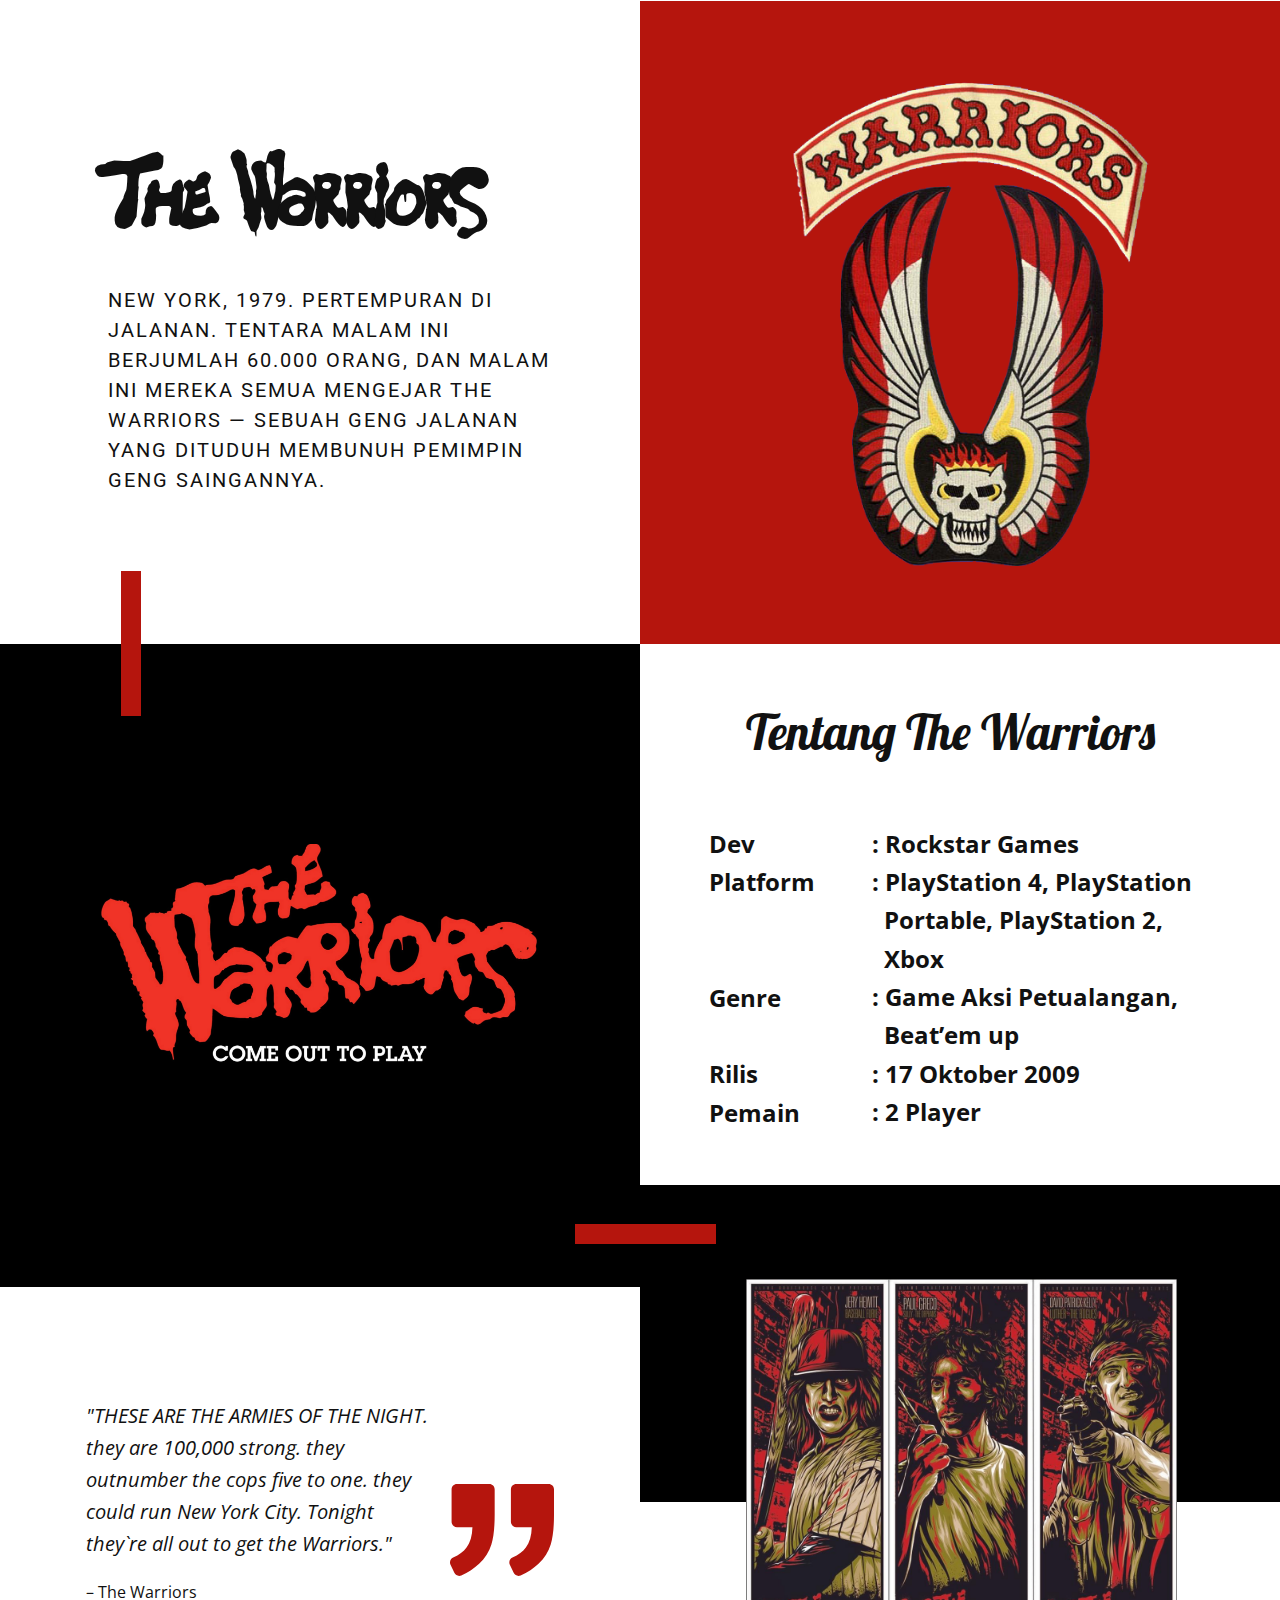
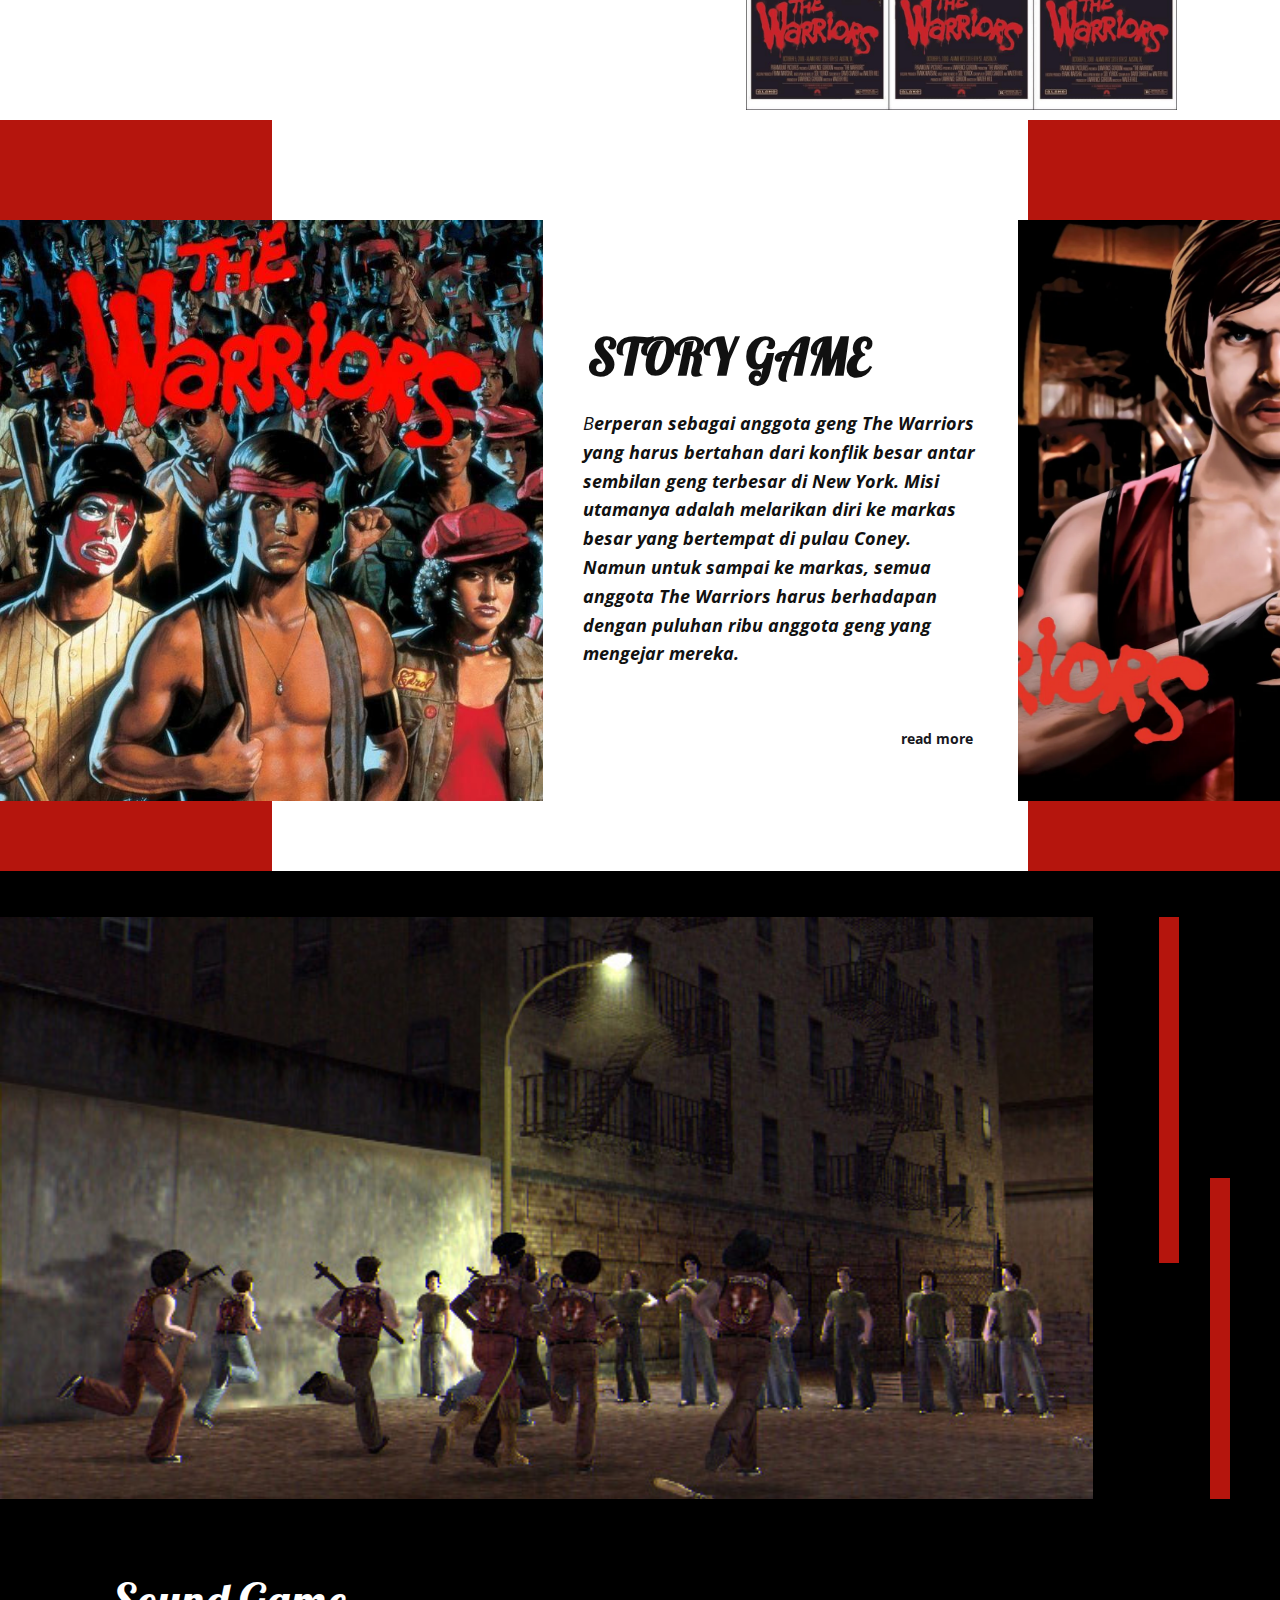
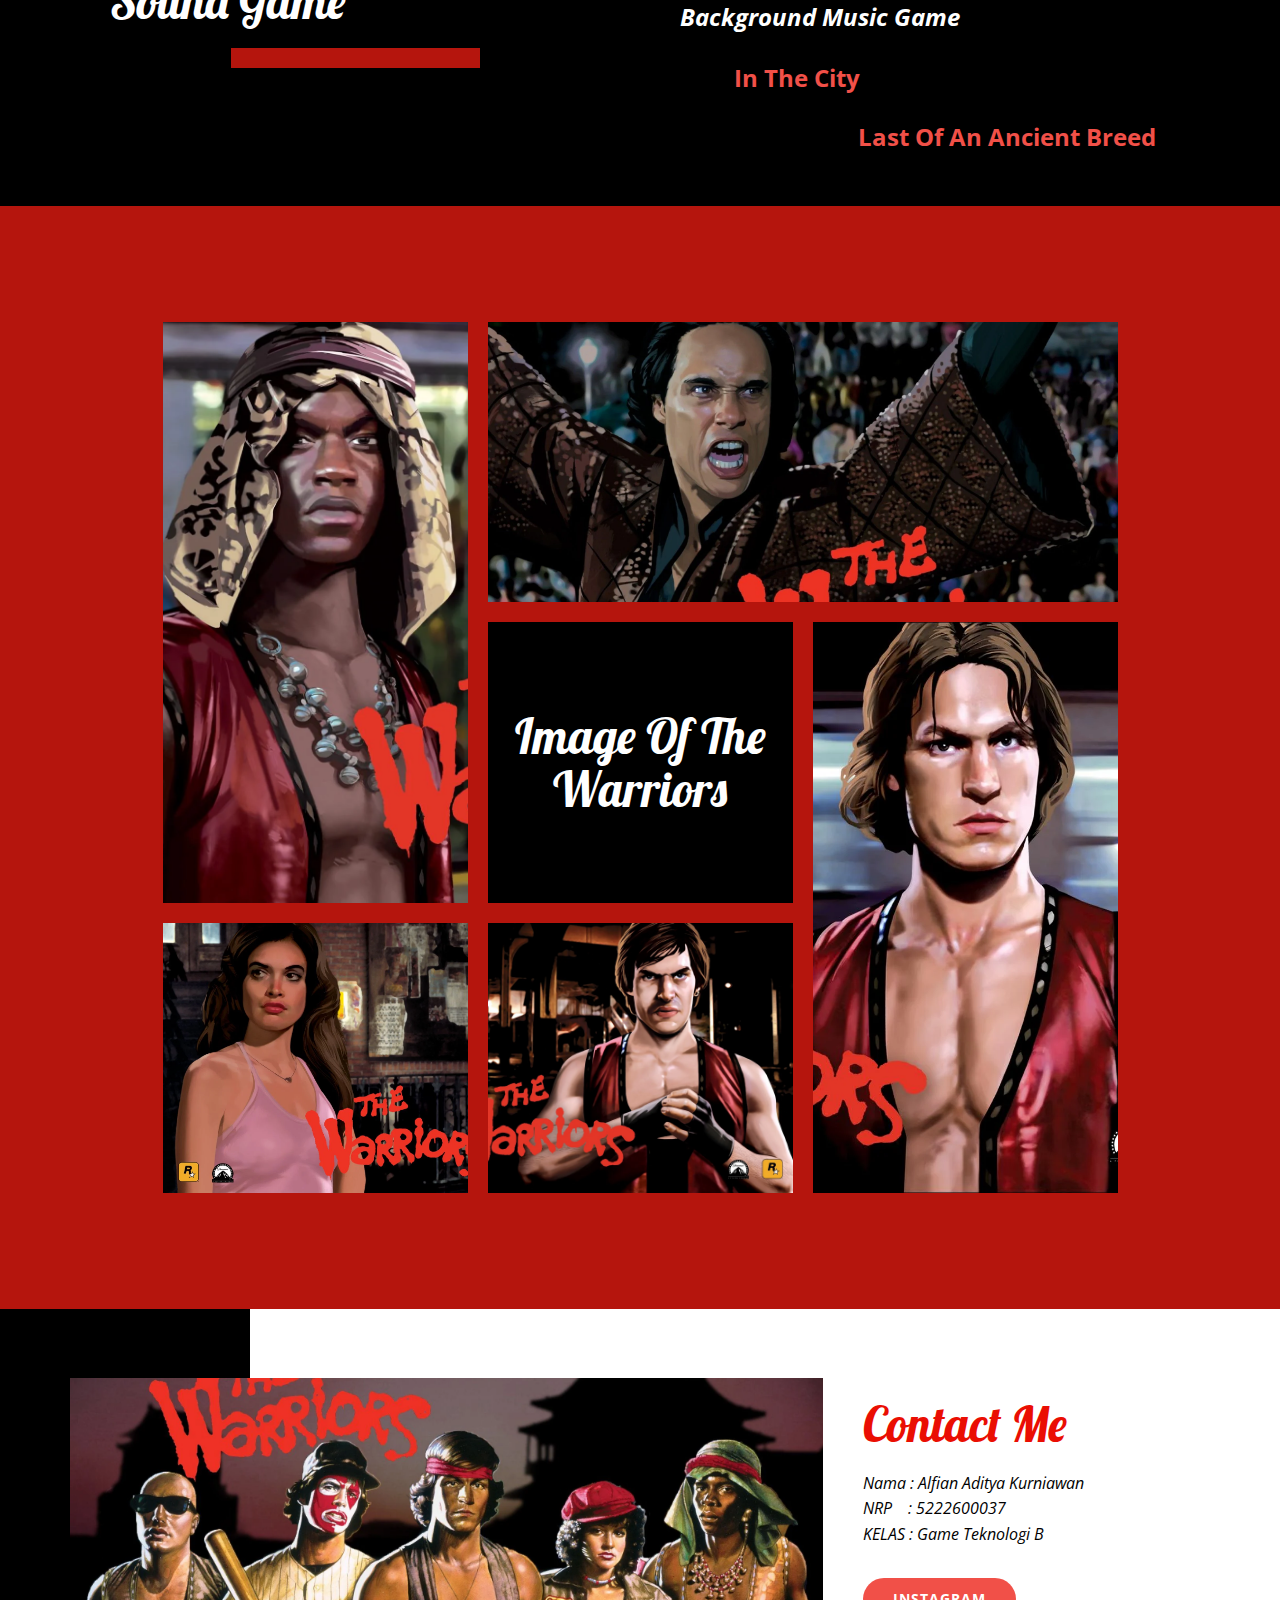
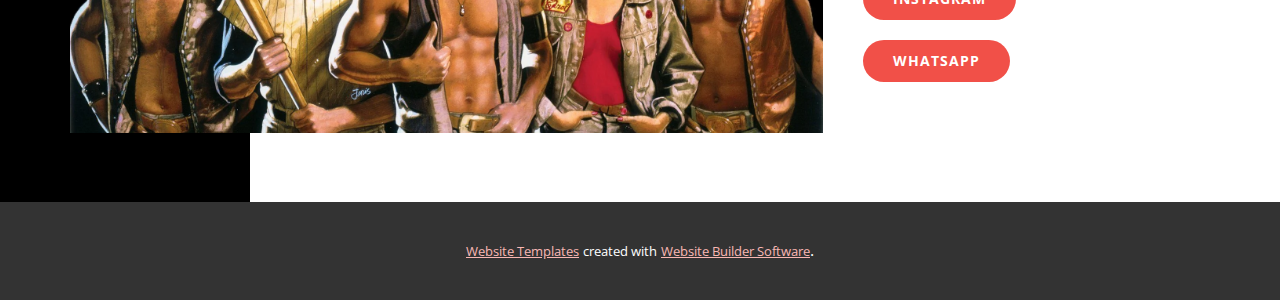
==== index.html @ 9a76edb8 "first" ====
<!DOCTYPE html>
<html style="font-size: 16px;" lang="en"><head>
    <meta name="viewport" content="width=device-width, initial-scale=1.0">
    <meta charset="utf-8">
    <meta name="keywords" content="Start Your Fitness Today, For you. For now. For life., Our Mission, Supervision and professional advice, Fitness Classes, Contact Us">
    <meta name="description" content="">
    <title>The Warriors</title>
    <link rel="stylesheet" href="nicepage.css" media="screen">
<link rel="stylesheet" href="The-Warriors.css" media="screen">
    <script class="u-script" type="text/javascript" src="jquery-1.9.1.min.js" defer=""></script>
    <script class="u-script" type="text/javascript" src="nicepage.js" defer=""></script>
    <meta name="generator" content="Nicepage 4.21.4, nicepage.com">
    
    <link id="u-theme-google-font" rel="stylesheet" href="https://fonts.googleapis.com/css?family=Roboto:100,100i,300,300i,400,400i,500,500i,700,700i,900,900i|Open+Sans:300,300i,400,400i,500,500i,600,600i,700,700i,800,800i">
    <link id="u-page-google-font" rel="stylesheet" href="https://fonts.googleapis.com/css?family=Lobster:400">
    
    
    
    
    
    
    
    
    
    <script type="application/ld+json">{
		"@context": "http://schema.org",
		"@type": "Organization",
		"name": ""
}</script>
    <meta name="theme-color" content="#f15048">
    <meta property="og:title" content="The Warriors">
    <meta property="og:type" content="website">
  </head>
  <body data-home-page="https://alfianaditya-gtbnrp37.nicepage.io/The-Warriors.html?version=43d5f239-8041-4bb2-9207-d50a2c1f1188" data-home-page-title="The Warriors" class="u-body u-xl-mode" data-lang="en"> 
    <section class="u-clearfix u-section-1" id="sec-86e3">
      <div class="u-border-20 u-border-custom-color-6 u-line u-line-horizontal u-line-1"></div>
      <div class="u-clearfix u-expanded-width u-layout-wrap u-layout-wrap-1">
        <div class="u-layout">
          <div class="u-layout-row">
            <div class="u-size-30 u-size-60-md">
              <div class="u-layout-col">
                <div class="u-size-60">
                  <div class="u-layout-row">
                    <div class="u-container-style u-layout-cell u-left-cell u-size-60 u-layout-cell-1">
                      <div class="u-container-layout u-container-layout-1">
                        <h1 class="u-custom-font u-text u-title u-text-1">The Warriors </h1>
                        <h5 class="u-text u-text-2"> New York, 1979. Pertempuran di jalanan. Tentara malam ini berjumlah 60.000 orang, dan malam ini mereka semua mengejar The Warriors — sebuah geng jalanan yang dituduh membunuh pemimpin geng saingannya. </h5>
                      </div>
                    </div>
                  </div>
                </div>
              </div>
            </div>
            <div class="u-size-30 u-size-60-md">
              <div class="u-layout-row">
                <div class="u-container-style u-custom-color-7 u-layout-cell u-right-cell u-size-60 u-layout-cell-2">
                  <div class="u-container-layout">
                    <img class="u-image u-image-1" src="images/d4kjrc5-3245dbd3-a450-4049-8b9e-e0e33ac3052e.png" data-image-width="500" data-image-height="647">
                  </div>
                </div>
              </div>
            </div>
          </div>
        </div>
      </div>
    </section>
    <section class="u-clearfix u-section-2" id="carousel_2da8">
      <div class="u-black u-shape u-shape-rectangle u-shape-1"></div>
      <div class="u-clearfix u-expanded-width u-layout-wrap u-layout-wrap-1">
        <div class="u-layout">
          <div class="u-layout-row">
            <div class="u-size-30">
              <div class="u-layout-col">
                <div class="u-container-style u-layout-cell u-size-60 u-layout-cell-1">
                  <div class="u-container-layout u-container-layout-1">
                    <div class="u-black u-container-style u-expanded-width u-group u-shape-rectangle u-group-1">
                      <div class="u-container-layout u-container-layout-2">
                        <div class="u-border-20 u-border-custom-color-7 u-line u-line-vertical u-line-1"></div>
                        <img class="u-expanded-width-xs u-image u-image-1" src="images/2013686.png" data-image-width="1920" data-image-height="915">
                        <div class="u-border-20 u-border-custom-color-7 u-line u-line-horizontal u-line-2"></div>
                      </div>
                    </div>
                  </div>
                </div>
              </div>
            </div>
            <div class="u-size-30">
              <div class="u-layout-col">
                <div class="u-container-style u-layout-cell u-size-30 u-layout-cell-2">
                  <div class="u-container-layout u-container-layout-3">
                    <h2 class="u-custom-font u-font-lobster u-text u-text-1">Tentang The Warriors</h2>
                  </div>
                </div>
                <div class="u-container-style u-layout-cell u-size-30 u-layout-cell-3">
                  <div class="u-container-layout u-container-layout-4">
                    <div class="u-expanded-width u-list u-list-1">
                      <div class="u-repeater u-repeater-1">
                        <div class="u-container-style u-list-item u-repeater-item">
                          <div class="u-container-layout u-similar-container u-container-layout-5">
                            <p class="u-text u-text-2"><b>Dev<br>Platform<br>
                                <br>
                                <br>Genre<br>
                                <br>Rilis<br>Pemain<br>
                                <br></b>
                            </p>
                            <p class="u-text u-text-3"> :&nbsp;<b>Rockstar Games<br>: PlayStation 4, PlayStation<br>&nbsp; Portable, PlayStation 2,<br>&nbsp; Xbox<br>: Game Aksi Petualangan,&nbsp;<br>&nbsp; Beat’em up<br>: 17 Oktober 2009<br>: 2 Player<br></b>
                            </p>
                            <img src="images/wp1973871-the-warriors-wallpapers.jpg" alt="" class="u-image u-image-default u-image-2" data-image-width="1080" data-image-height="1080">
                          </div>
                        </div>
                      </div>
                    </div>
                  </div>
                </div>
              </div>
            </div>
          </div>
        </div>
      </div>
      <div class="u-border-20 u-border-custom-color-7 u-line u-line-horizontal u-line-3"></div>
    </section>
    <section class="u-clearfix u-section-3" id="sec-3e04">
      <div class="u-clearfix u-expanded-width u-layout-wrap u-layout-wrap-1">
        <div class="u-layout">
          <div class="u-layout-row">
            <div class="u-container-style u-layout-cell u-left-cell u-size-30 u-white u-layout-cell-1">
              <div class="u-container-layout u-container-layout-1">
                <p class="u-text u-text-1"> "​THESE ARE THE ARMIES OF THE NIGHT. they are 100,000 strong. they outnumber the cops five to one. they could run New York City. Tonight they`re all out to get the Warriors."</p><span class="u-icon u-icon-circle u-text-custom-color-7 u-icon-1"><svg class="u-svg-link" preserveAspectRatio="xMidYMin slice" viewBox="0 0 975.036 975.036" style=""><use xlink:href="#svg-8e95"></use></svg><svg class="u-svg-content" viewBox="0 0 975.036 975.036" x="0px" y="0px" id="svg-8e95" style="enable-background:new 0 0 975.036 975.036;"><g><path d="M925.036,57.197h-304c-27.6,0-50,22.4-50,50v304c0,27.601,22.4,50,50,50h145.5c-1.9,79.601-20.4,143.3-55.4,191.2   c-27.6,37.8-69.399,69.1-125.3,93.8c-25.7,11.3-36.8,41.7-24.8,67.101l36,76c11.6,24.399,40.3,35.1,65.1,24.399   c66.2-28.6,122.101-64.8,167.7-108.8c55.601-53.7,93.7-114.3,114.3-181.9c20.601-67.6,30.9-159.8,30.9-276.8v-239   C975.036,79.598,952.635,57.197,925.036,57.197z"></path><path d="M106.036,913.497c65.4-28.5,121-64.699,166.9-108.6c56.1-53.7,94.4-114.1,115-181.2c20.6-67.1,30.899-159.6,30.899-277.5   v-239c0-27.6-22.399-50-50-50h-304c-27.6,0-50,22.4-50,50v304c0,27.601,22.4,50,50,50h145.5c-1.9,79.601-20.4,143.3-55.4,191.2   c-27.6,37.8-69.4,69.1-125.3,93.8c-25.7,11.3-36.8,41.7-24.8,67.101l35.9,75.8C52.336,913.497,81.236,924.298,106.036,913.497z"></path>
</g></svg></span>
                <p class="u-text u-text-2">– The Warriors</p>
              </div>
            </div>
            <div class="u-container-style u-layout-cell u-right-cell u-size-30 u-layout-cell-2">
              <div class="u-container-layout u-container-layout-2"></div>
            </div>
          </div>
        </div>
      </div>
    </section>
    <section class="u-clearfix u-valign-middle-xs u-section-4" id="sec-3148">
      <div class="u-custom-color-7 u-shape u-shape-rectangle u-shape-1"></div>
      <div class="u-custom-color-7 u-shape u-shape-rectangle u-shape-2"></div>
      <div class="u-clearfix u-expanded-width u-gutter-20 u-layout-wrap u-layout-wrap-1">
        <div class="u-layout">
          <div class="u-layout-row">
            <div class="u-container-style u-image u-layout-cell u-left-cell u-size-26 u-image-1" data-image-width="1366" data-image-height="768">
              <div class="u-container-layout"></div>
            </div>
            <div class="u-container-style u-layout-cell u-size-21 u-layout-cell-2">
              <div class="u-container-layout u-container-layout-2">
                <h2 class="u-custom-font u-font-lobster u-text u-text-1"><b>STORY GAME</b>
                </h2>
                <p class="u-text u-text-2"> B<b>erperan sebagai anggota geng The Warriors yang harus bertahan dari konflik besar antar sembilan geng terbesar di New York. Misi utamanya adalah melarikan diri ke markas besar yang bertempat di pulau Coney. Namun untuk sampai ke markas, semua anggota The Warriors harus berhadapan dengan puluhan ribu anggota geng yang mengejar mereka.</b>
                </p>
                <a href="#" class="radius u-link u-no-underline u-text-custom-color-4 u-link-1" data-animation-name="" data-animation-duration="0" data-animation-direction="">read more</a>
              </div>
            </div>
            <div class="u-container-style u-image u-layout-cell u-right-cell u-size-13 u-image-2" data-image-width="1600" data-image-height="1200">
              <div class="u-container-layout"></div>
            </div>
          </div>
        </div>
      </div>
    </section>
    <section class="u-black u-clearfix u-section-5" id="sec-6edb">
      <div class="u-border-20 u-border-custom-color-7 u-line u-line-vertical u-line-1"></div>
      <img src="images/55-1.jpg" alt="" class="u-image u-image-default u-image-1" data-image-width="637" data-image-height="446">
      <div class="u-border-20 u-border-custom-color-7 u-line u-line-vertical u-line-2"></div>
    </section>
    <section class="u-black u-clearfix u-section-6" id="sec-463e">
      <div class="u-black u-expanded-width u-shape u-shape-rectangle u-shape-1"></div>
      <div class="u-clearfix u-layout-wrap u-layout-wrap-1">
        <div class="u-layout">
          <div class="u-layout-row">
            <div class="u-container-style u-layout-cell u-left-cell u-size-30 u-layout-cell-1">
              <div class="u-container-layout">
                <h2 class="u-custom-font u-font-lobster u-text u-text-1">Sound Game</h2>
                <div class="u-border-20 u-border-custom-color-7 u-line u-line-horizontal u-line-1"></div>
              </div>
            </div>
            <div class="u-container-style u-layout-cell u-right-cell u-size-30 u-layout-cell-2">
              <div class="u-container-layout u-container-layout-2">
                <p class="u-text u-text-2">Background Music Game<span style="font-weight: 700;"></span>
                </p>
                <p class="u-text u-text-3">
                  <a class="u-active-none u-border-none u-btn u-button-link u-button-style u-hover-none u-none u-text-palette-1-base u-btn-1" href="https://www.youtube.com/watch?v=jB9B1uNxwuY&amp;ab_channel=JoeWalsh-Topic" target="_blank">In The City</a>
                </p>
                <a class="u-active-none u-border-none u-btn u-button-link u-button-style u-hover-none u-none u-text-palette-1-base u-btn-2" href="https://www.youtube.com/watch?v=RpgIa4HkgeY&amp;ab_channel=DesmondChild-Topic" target="_blank">Last Of An Ancient Breed</a>
              </div>
            </div>
          </div>
        </div>
      </div>
    </section>
    <section class="u-clearfix u-custom-color-7 u-section-7" id="sec-9335">
      <div class="u-clearfix u-sheet u-sheet-1">
        <div class="u-clearfix u-expanded-width-md u-expanded-width-sm u-expanded-width-xs u-gutter-20 u-layout-wrap u-layout-wrap-1">
          <div class="u-layout">
            <div class="u-layout-row">
              <div class="u-size-20">
                <div class="u-layout-col">
                  <div class="u-container-style u-image u-layout-cell u-left-cell u-size-40 u-image-1" data-image-width="1600" data-image-height="1200">
                    <div class="u-container-layout"></div>
                  </div>
                  <div class="u-container-style u-image u-layout-cell u-left-cell u-size-20 u-image-2" data-image-width="1280" data-image-height="1024">
                    <div class="u-container-layout"></div>
                  </div>
                </div>
              </div>
              <div class="u-size-40">
                <div class="u-layout-col">
                  <div class="u-size-20 u-size-60-md">
                    <div class="u-layout-col">
                      <div class="u-container-style u-image u-layout-cell u-right-cell u-size-60 u-image-3" data-image-width="1920" data-image-height="1080">
                        <div class="u-container-layout"></div>
                      </div>
                    </div>
                  </div>
                  <div class="u-size-40 u-size-60-md">
                    <div class="u-layout-row">
                      <div class="u-size-30">
                        <div class="u-layout-col">
                          <div class="u-black u-container-style u-layout-cell u-size-30 u-layout-cell-4">
                            <div class="u-container-layout u-container-layout-4">
                              <h2 class="u-align-center u-custom-font u-font-lobster u-text u-text-1">Image Of The Warriors</h2>
                            </div>
                          </div>
                          <div class="u-container-style u-image u-layout-cell u-size-30 u-image-4" data-image-width="1600" data-image-height="1200">
                            <div class="u-container-layout"></div>
                          </div>
                        </div>
                      </div>
                      <div class="u-size-30">
                        <div class="u-layout-col">
                          <div class="u-container-style u-image u-layout-cell u-right-cell u-size-60 u-image-5" data-image-width="1280" data-image-height="1024">
                            <div class="u-container-layout"></div>
                          </div>
                        </div>
                      </div>
                    </div>
                  </div>
                </div>
              </div>
            </div>
          </div>
        </div>
      </div>
    </section>
    <section class="u-clearfix u-valign-middle-xl u-white u-section-8" id="carousel_f1ac">
      <div class="u-black u-expanded-height u-shape u-shape-rectangle u-shape-1"></div>
      <div class="u-clearfix u-gutter-20 u-layout-wrap u-layout-wrap-1">
        <div class="u-layout">
          <div class="u-layout-row">
            <div class="u-container-style u-image u-layout-cell u-left-cell u-size-40 u-image-1" data-image-width="1920" data-image-height="1080">
              <div class="u-container-layout"></div>
            </div>
            <div class="u-container-style u-layout-cell u-right-cell u-size-20 u-layout-cell-2">
              <div class="u-container-layout u-container-layout-2">
                <h2 class="u-custom-font u-font-lobster u-text u-text-custom-color-6 u-text-1">Contact Me</h2>
                <p class="u-text u-text-black u-text-2">Nama : Alfian Aditya Kurniawan<br>NRP&nbsp; &nbsp; : 5222600037<br>KELAS : Game Teknologi B
                </p>
                <a href="https://www.instagram.com/alfian_aditya04/" class="u-btn u-btn-round u-button-style u-hover-palette-1-light-1 u-palette-1-base u-radius-50 u-btn-1">Instagram</a>
                <a href="https://api.whatsapp.com/send?phone=628989896204" class="u-btn u-btn-round u-button-style u-hover-palette-1-light-1 u-palette-1-base u-radius-50 u-btn-2">Whatsapp</a>
              </div>
            </div>
          </div>
        </div>
      </div>
    </section>
    
    
    
    <section class="u-backlink u-clearfix u-grey-80">
      <a class="u-link" href="https://nicepage.com/website-templates" target="_blank">
        <span>Website Templates</span>
      </a>
      <p class="u-text">
        <span>created with</span>
      </p>
      <a class="u-link" href="" target="_blank">
        <span>Website Builder Software</span>
      </a>. 
    </section>
  
</body></html>
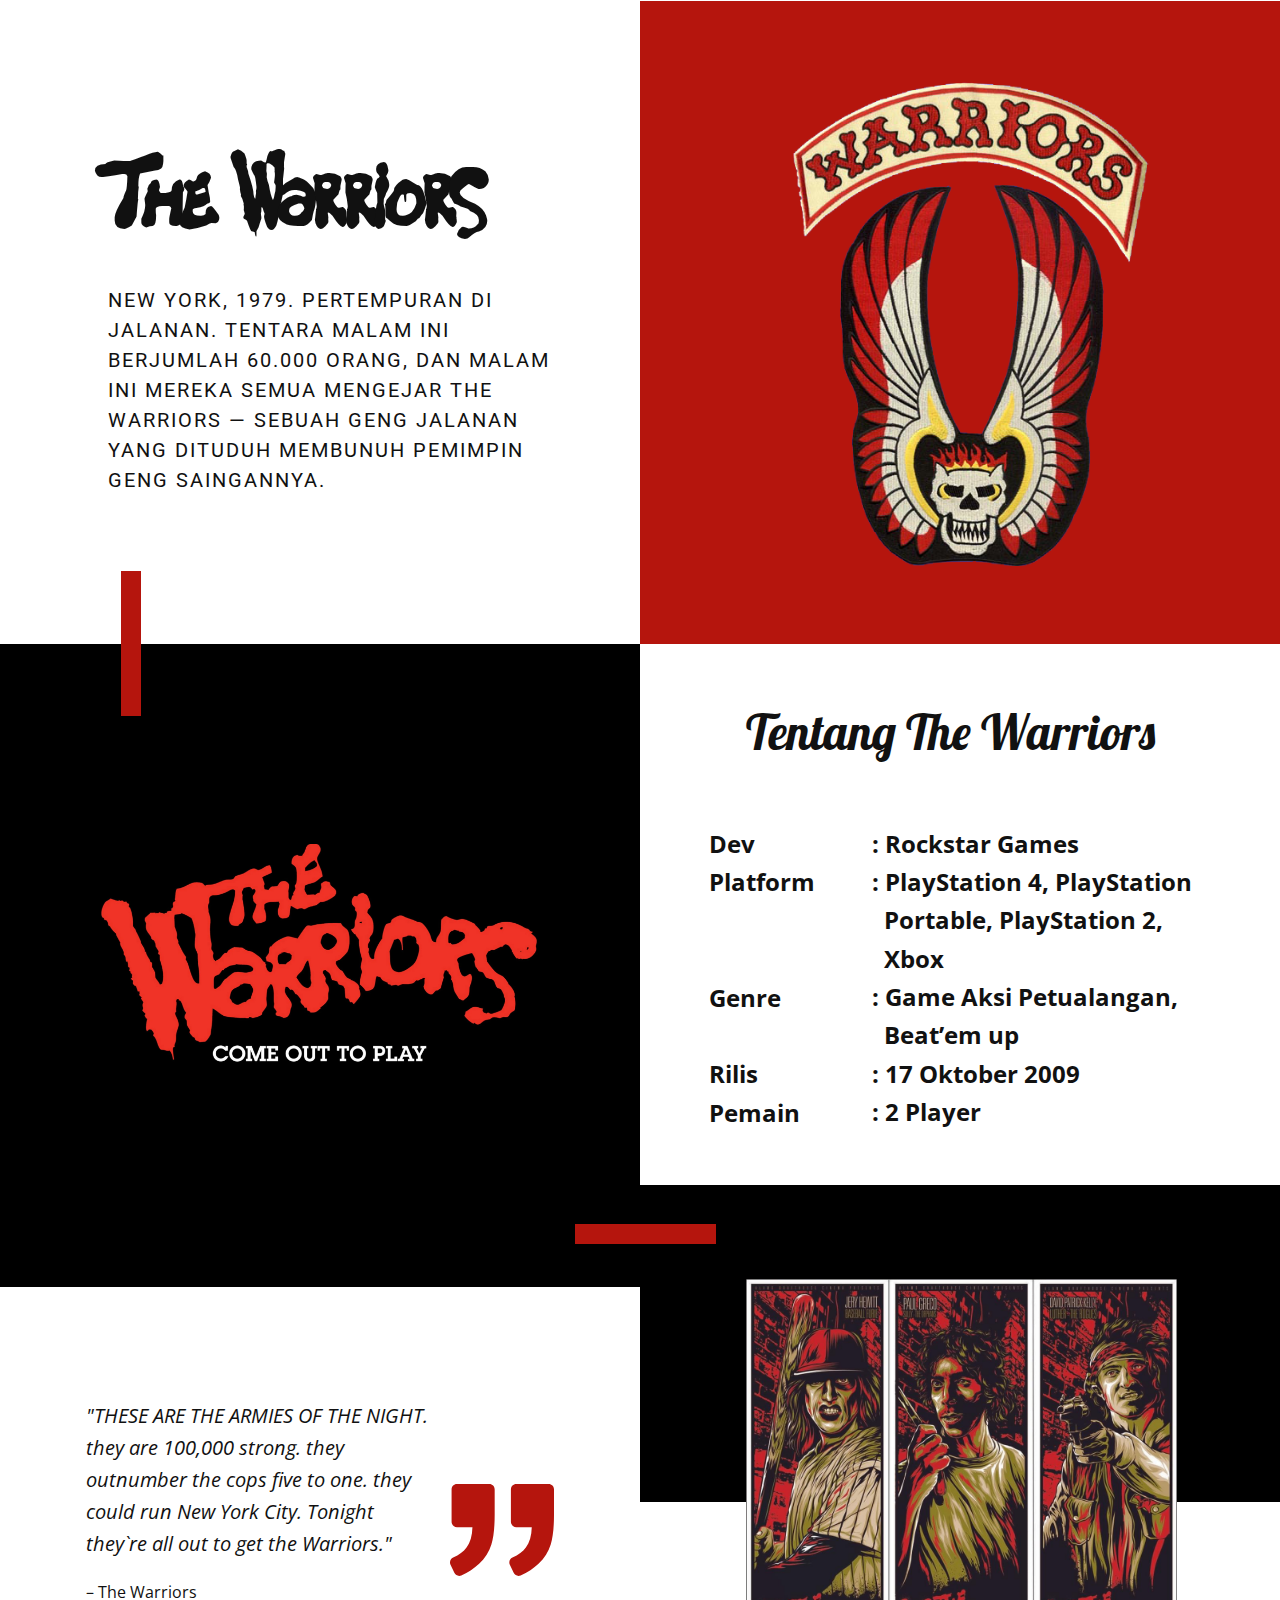
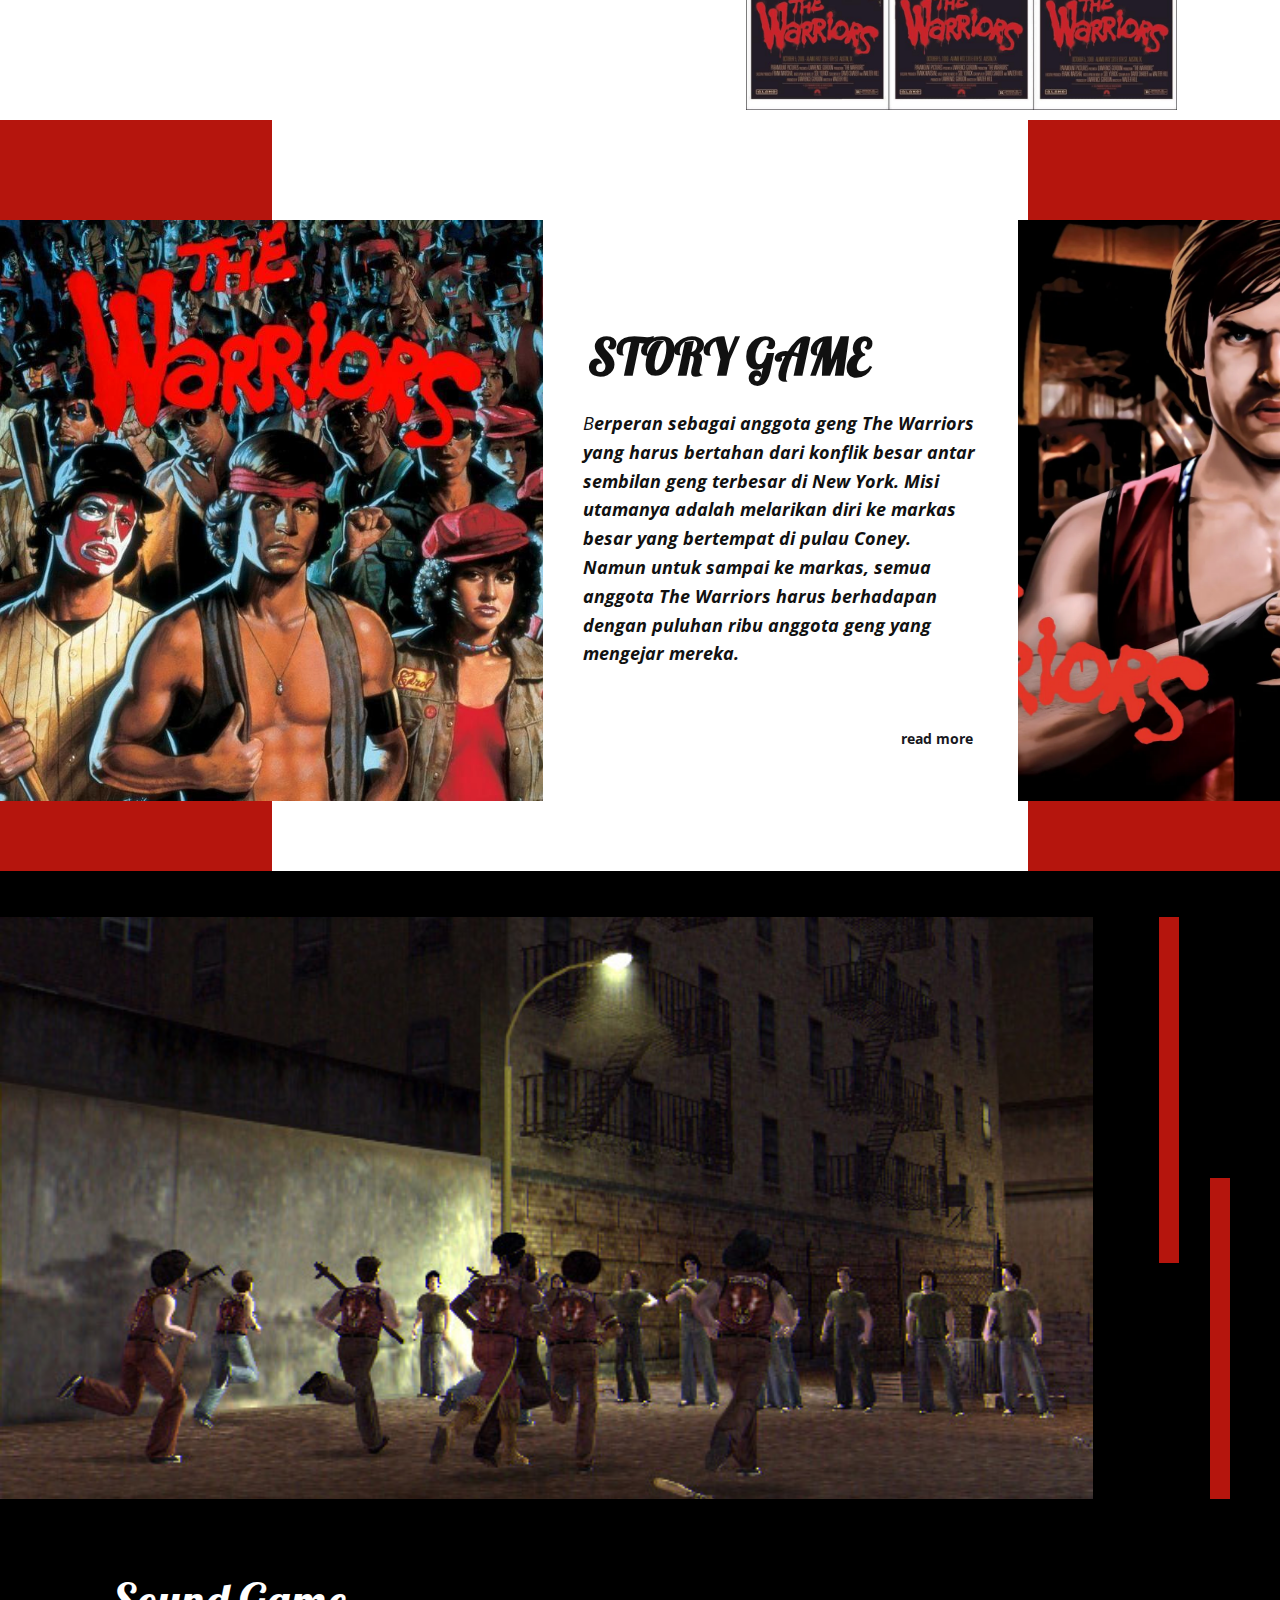
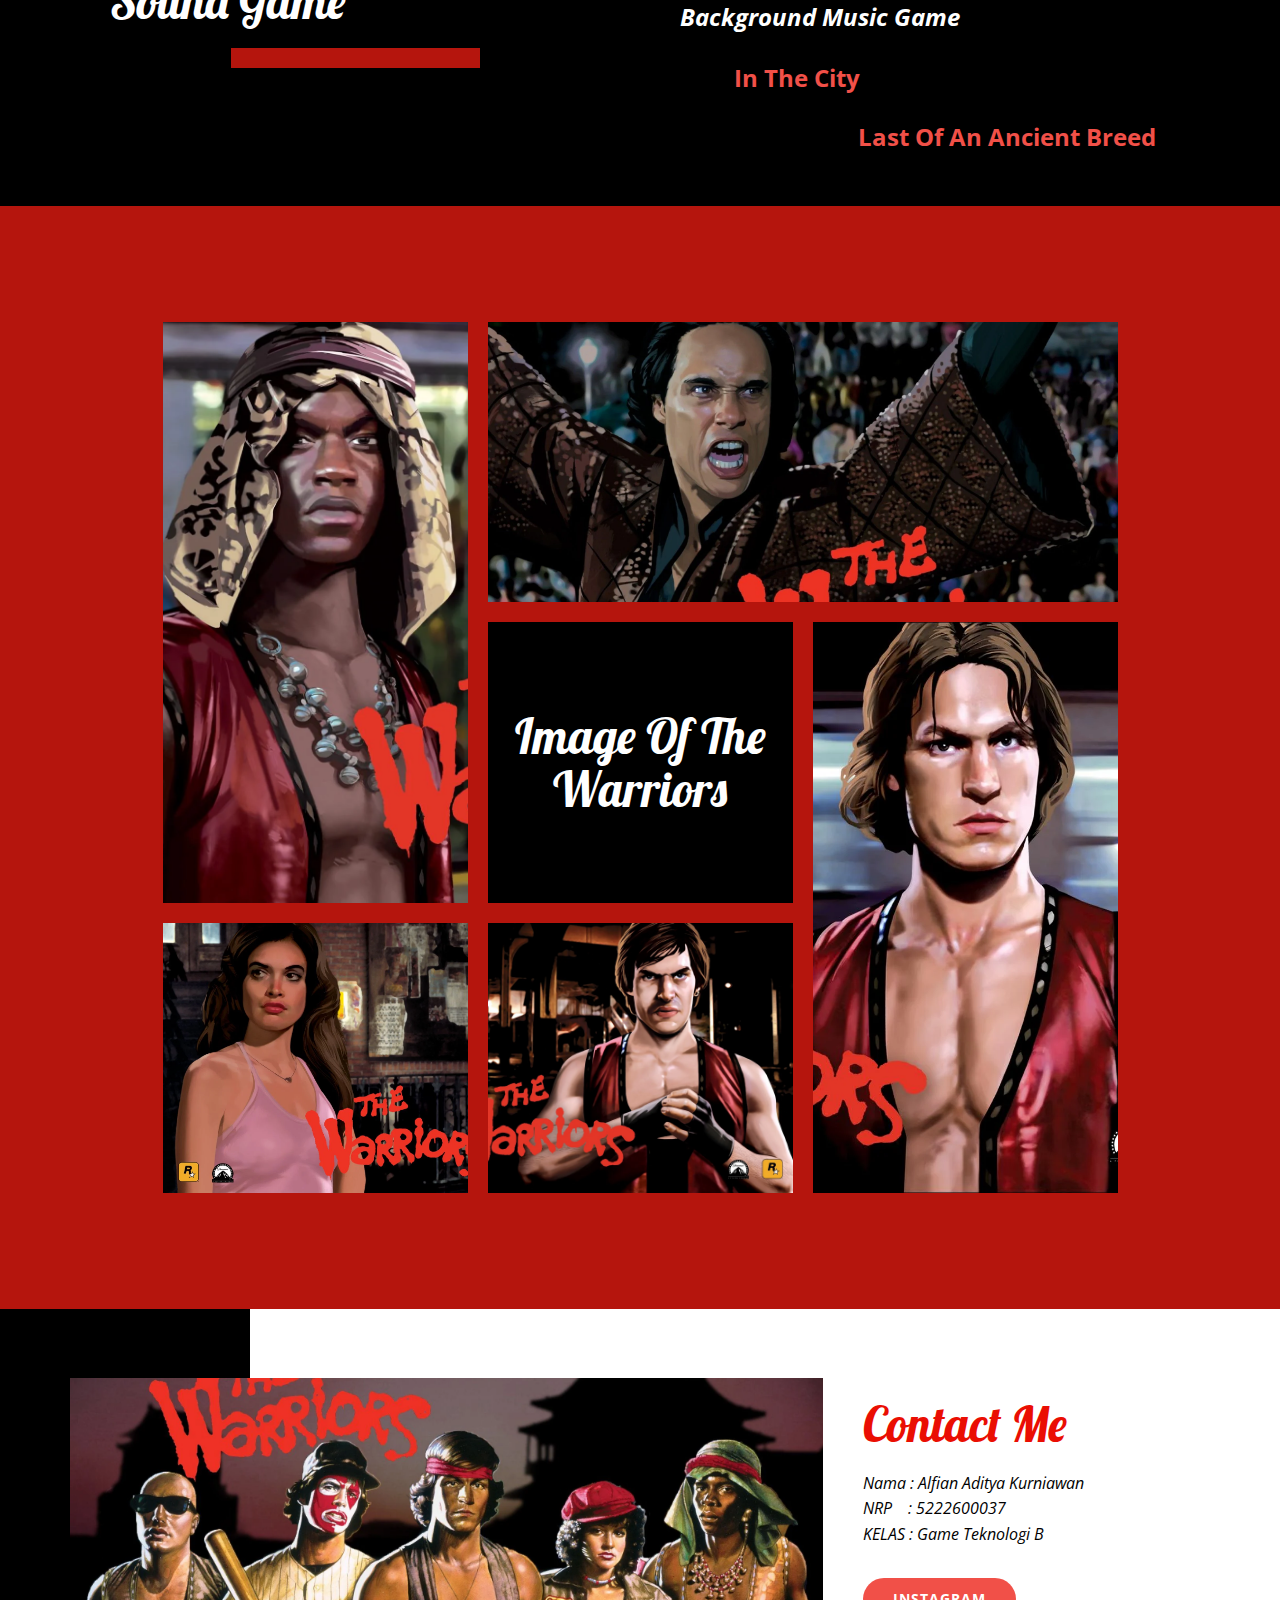
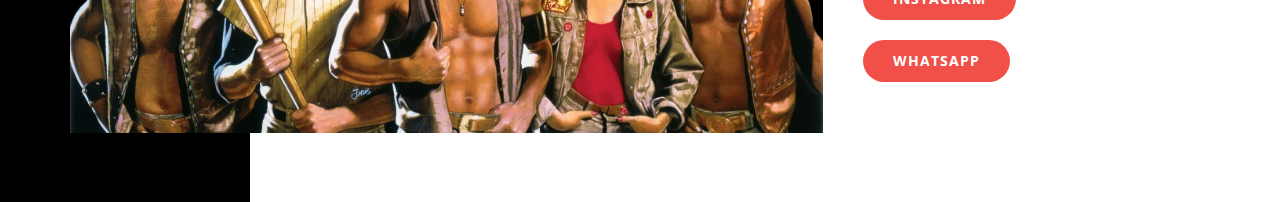
==== commit 0a3cdb37: "second" ====
--- a/index.html
+++ b/index.html
@@ -270,7 +270,7 @@
     
     
     
-    <section class="u-backlink u-clearfix u-grey-80">
+    <!-- <section class="u-backlink u-clearfix u-grey-80">
       <a class="u-link" href="https://nicepage.com/website-templates" target="_blank">
         <span>Website Templates</span>
       </a>
@@ -280,6 +280,6 @@
       <a class="u-link" href="" target="_blank">
         <span>Website Builder Software</span>
       </a>. 
-    </section>
+    </section> -->
   
 </body></html>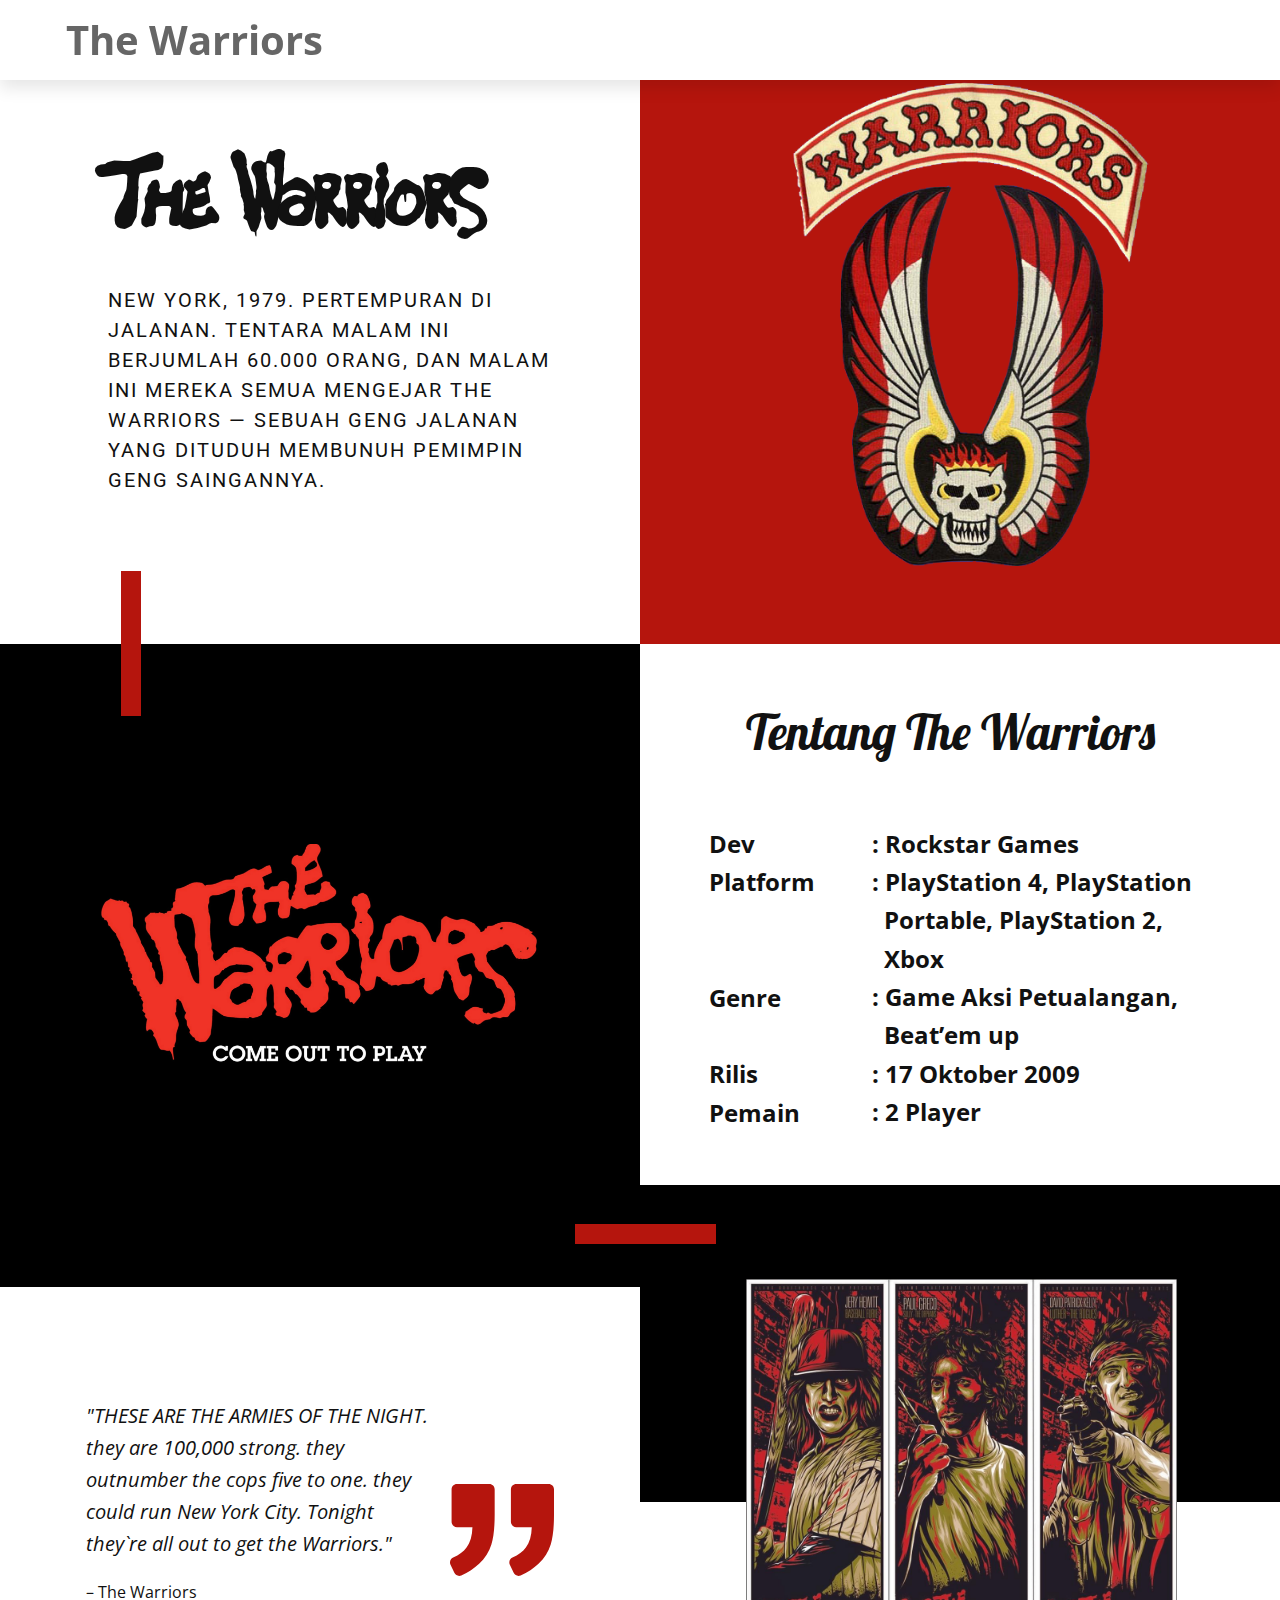
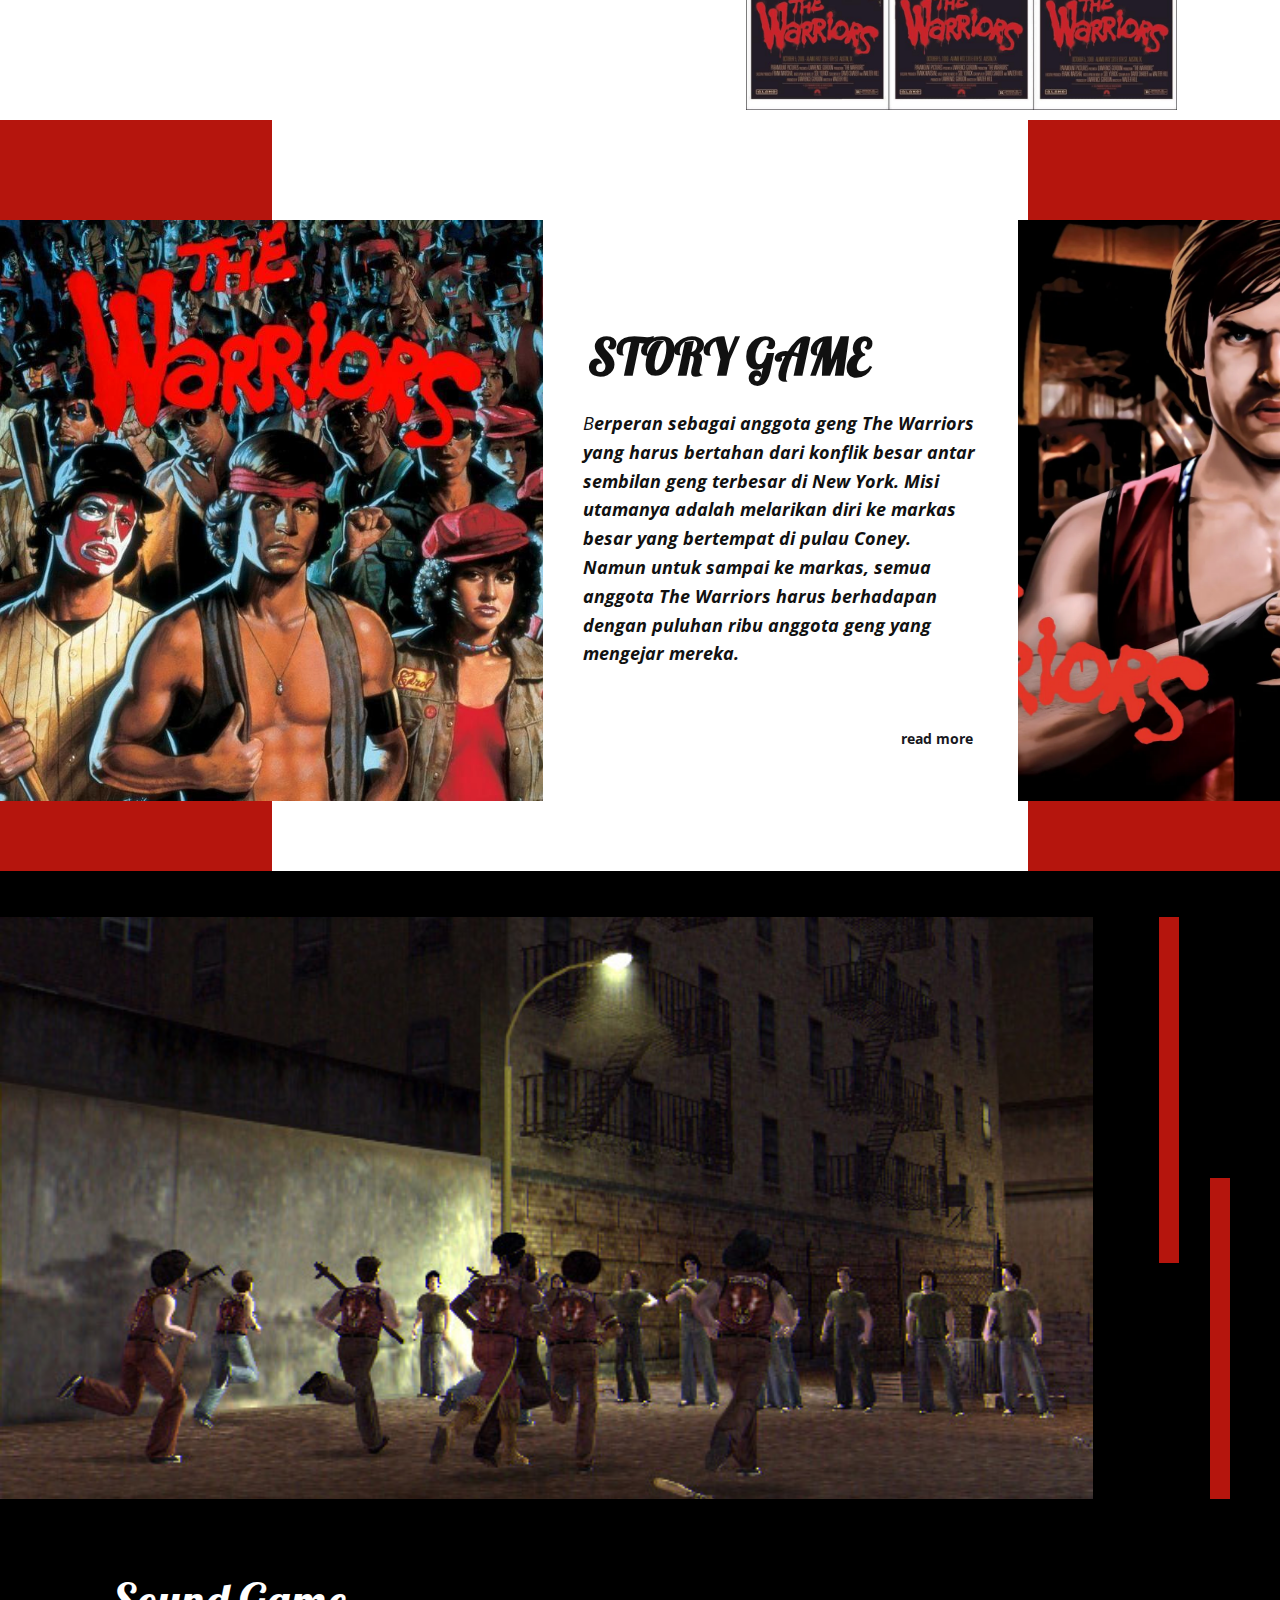
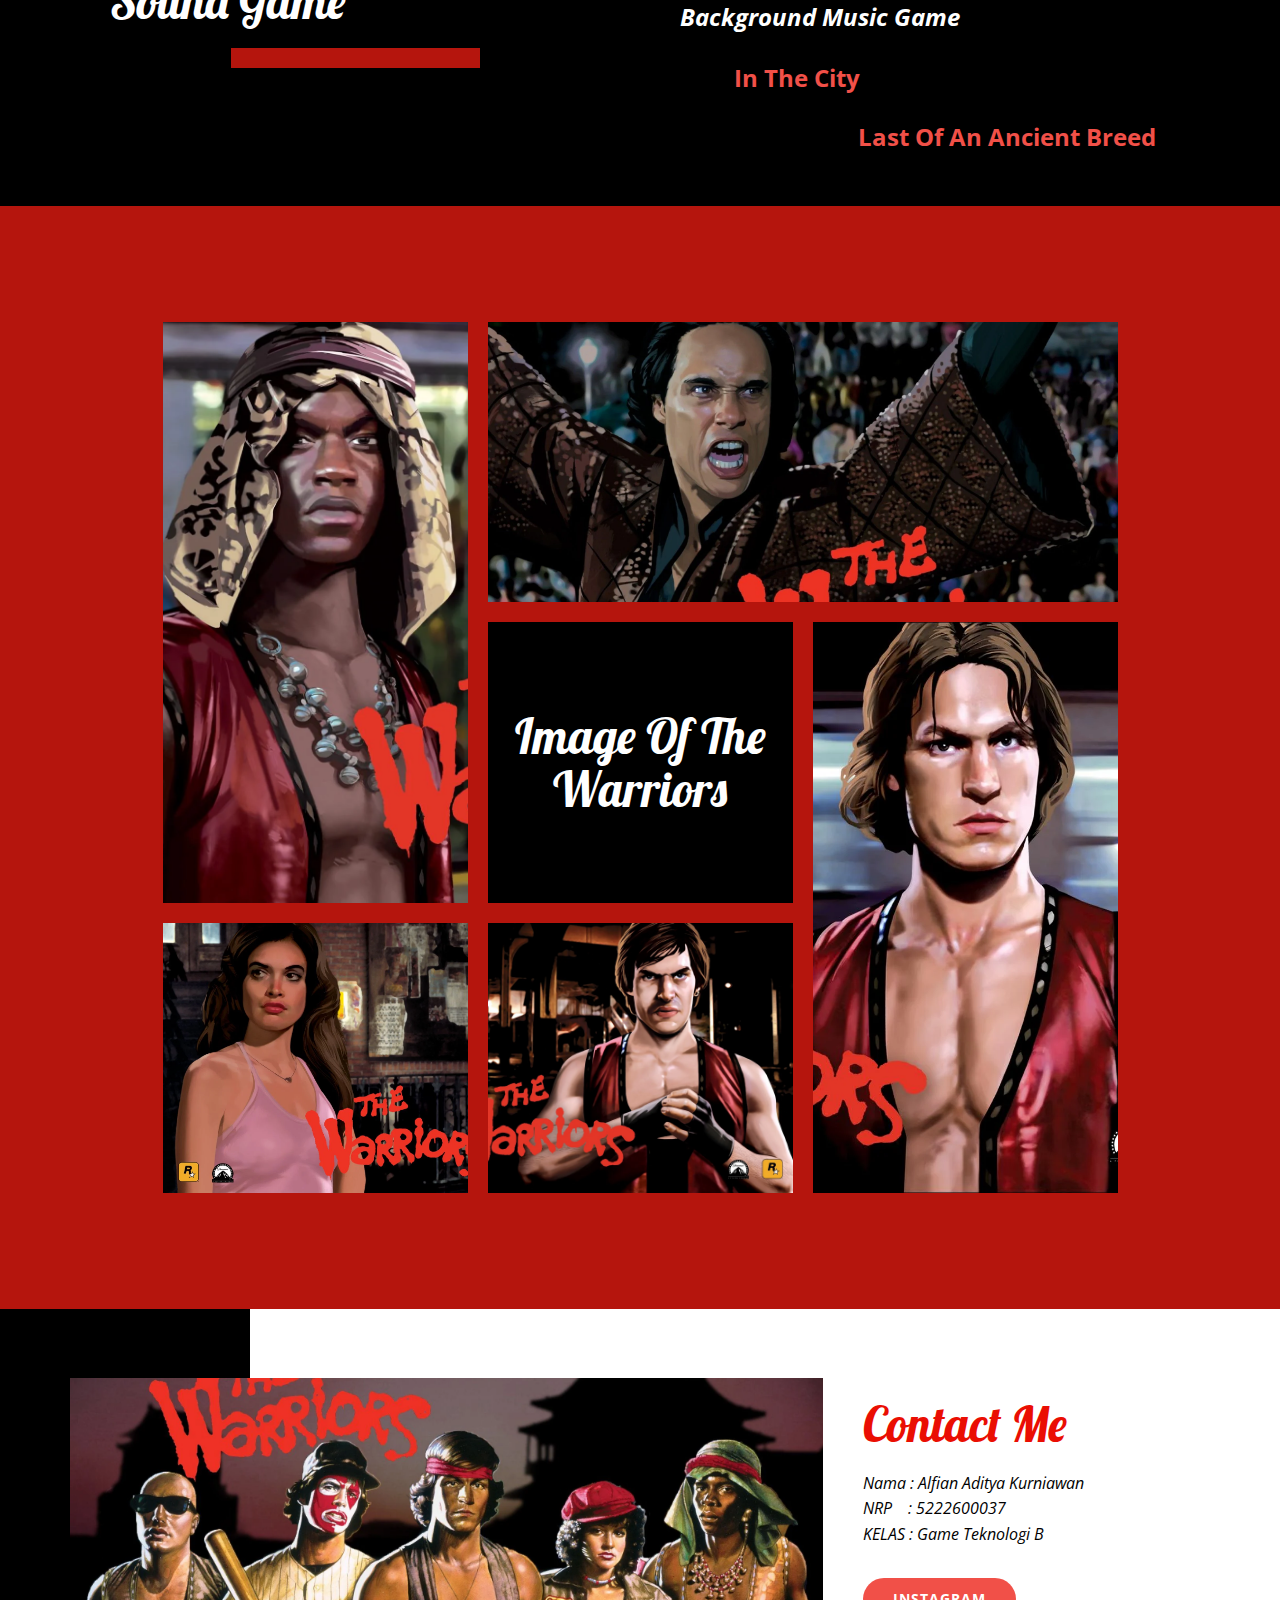
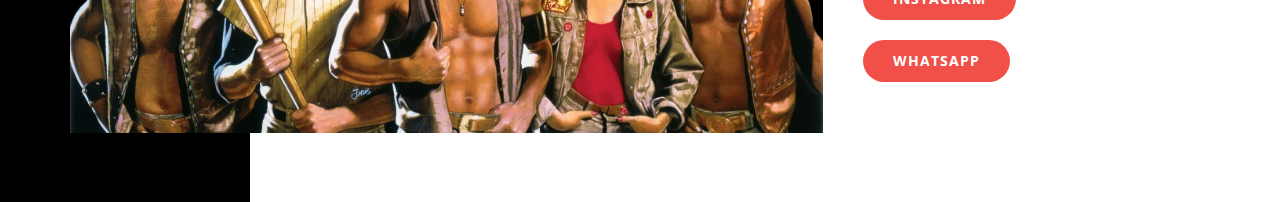
==== commit 8cdccbe5: "as" ====
--- a/index.html
+++ b/index.html
@@ -30,8 +30,58 @@
     <meta name="theme-color" content="#f15048">
     <meta property="og:title" content="The Warriors">
     <meta property="og:type" content="website">
+    <style>
+      header{
+  position: fixed;
+  top:0; left: 0; right:0;
+  z-index: 1000;
+  display: flex;
+  align-items: center;
+  justify-content: space-between;
+  background:#fff;
+  padding:0.5rem 4.5%;
+  box-shadow: 0 .5rem 1rem rgba(0,0,0,.1);
+}
+
+header .logo{
+  font-size: 2.5rem;
+  font-weight: bolder;
+  color:#666;
+}
+
+header .logo i{
+  padding-right: .5rem;
+  color:var(--red);
+}
+
+header .navbar a{
+  font-size: 2rem;
+  margin-left: 2rem;
+  color:#666;
+}
+
+header .navbar a:hover{
+  color:var(--red);
+}
+    </style>
   </head>
   <body data-home-page="https://alfianaditya-gtbnrp37.nicepage.io/The-Warriors.html?version=43d5f239-8041-4bb2-9207-d50a2c1f1188" data-home-page-title="The Warriors" class="u-body u-xl-mode" data-lang="en"> 
+    <header>
+
+      <a href="#" class="logo"><i class="fas fa-utensils"></i>The Warriors</a>
+  
+      <div id="menu-bar" class="fas fa-bars"></div>
+  
+      <!-- <nav class="navbar">
+          <a href="#home">home</a>
+          <a href="#speciality">speciality</a>
+          <a href="#popular">popular</a>
+          <a href="#gallery">gallery</a>
+          <a href="#review">review</a>
+          <a href="#order">order</a>
+      </nav> -->
+  
+  </header>
     <section class="u-clearfix u-section-1" id="sec-86e3">
       <div class="u-border-20 u-border-custom-color-6 u-line u-line-horizontal u-line-1"></div>
       <div class="u-clearfix u-expanded-width u-layout-wrap u-layout-wrap-1">
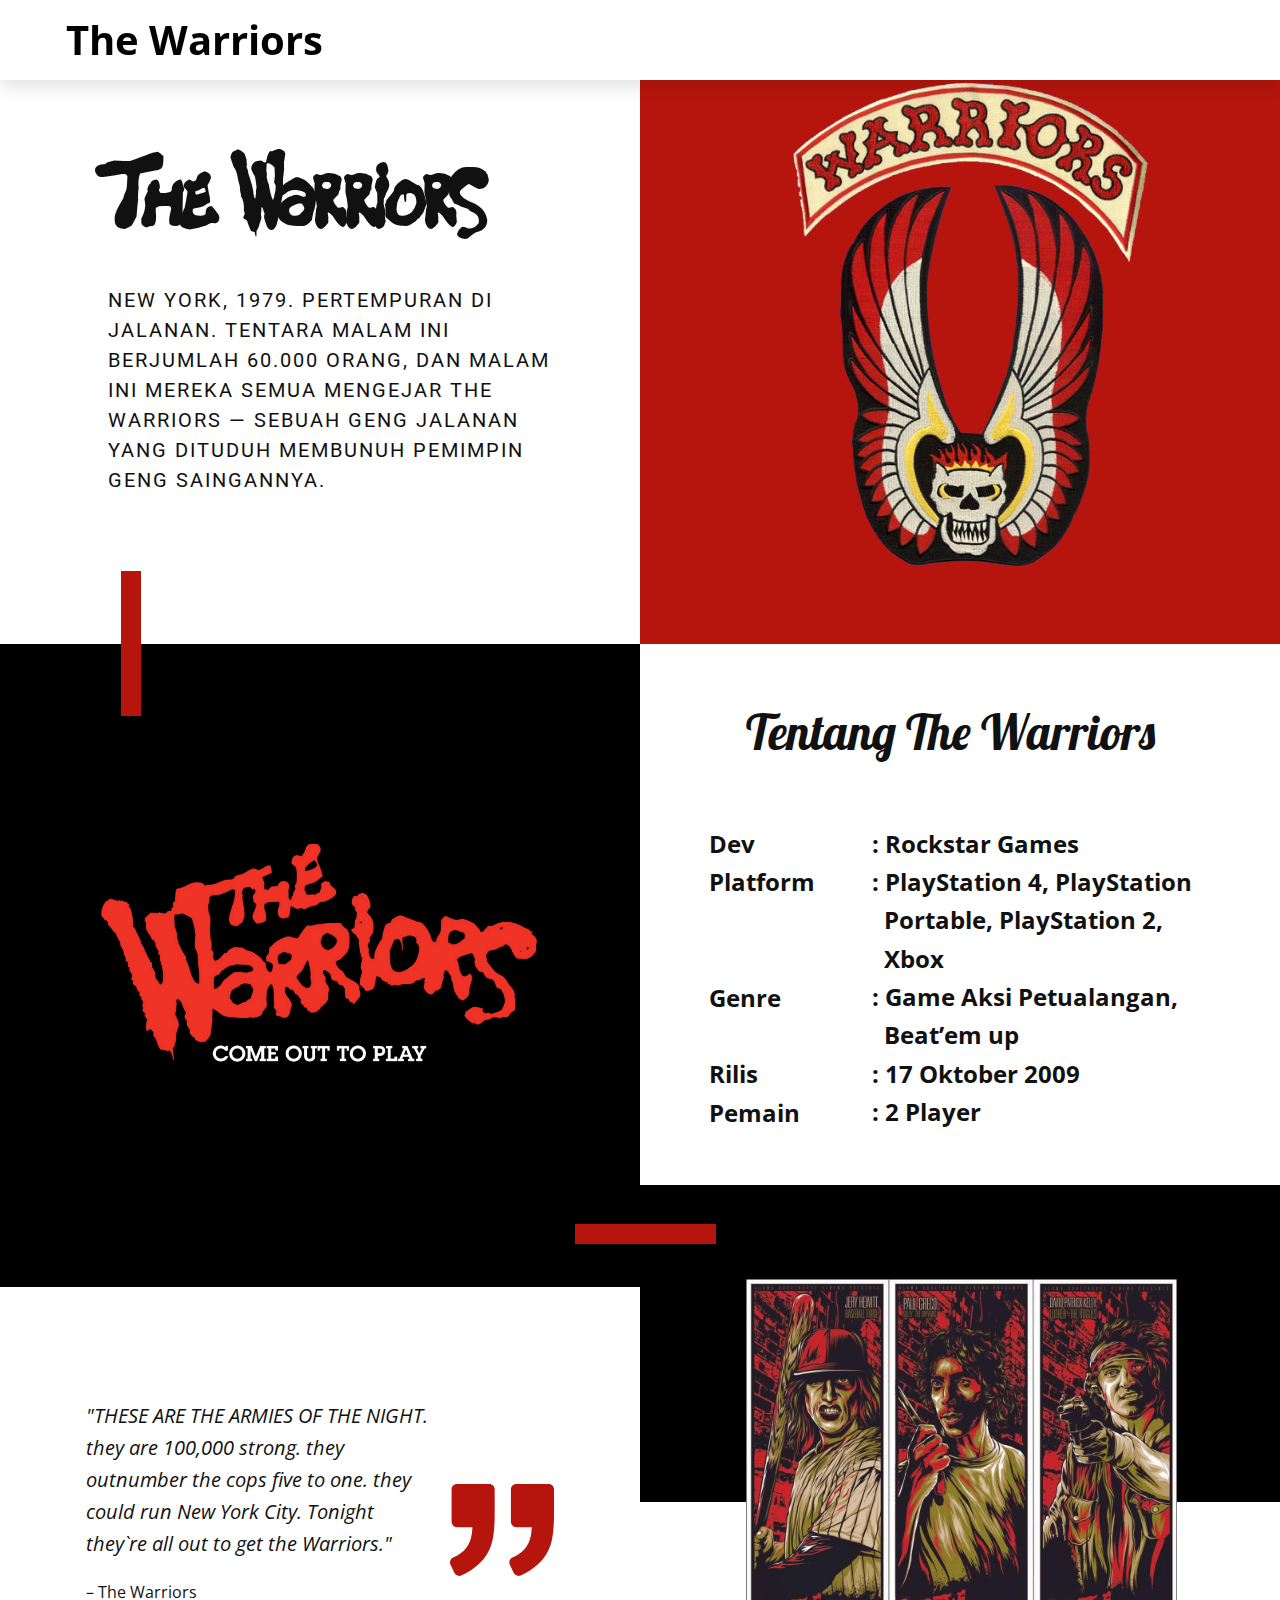
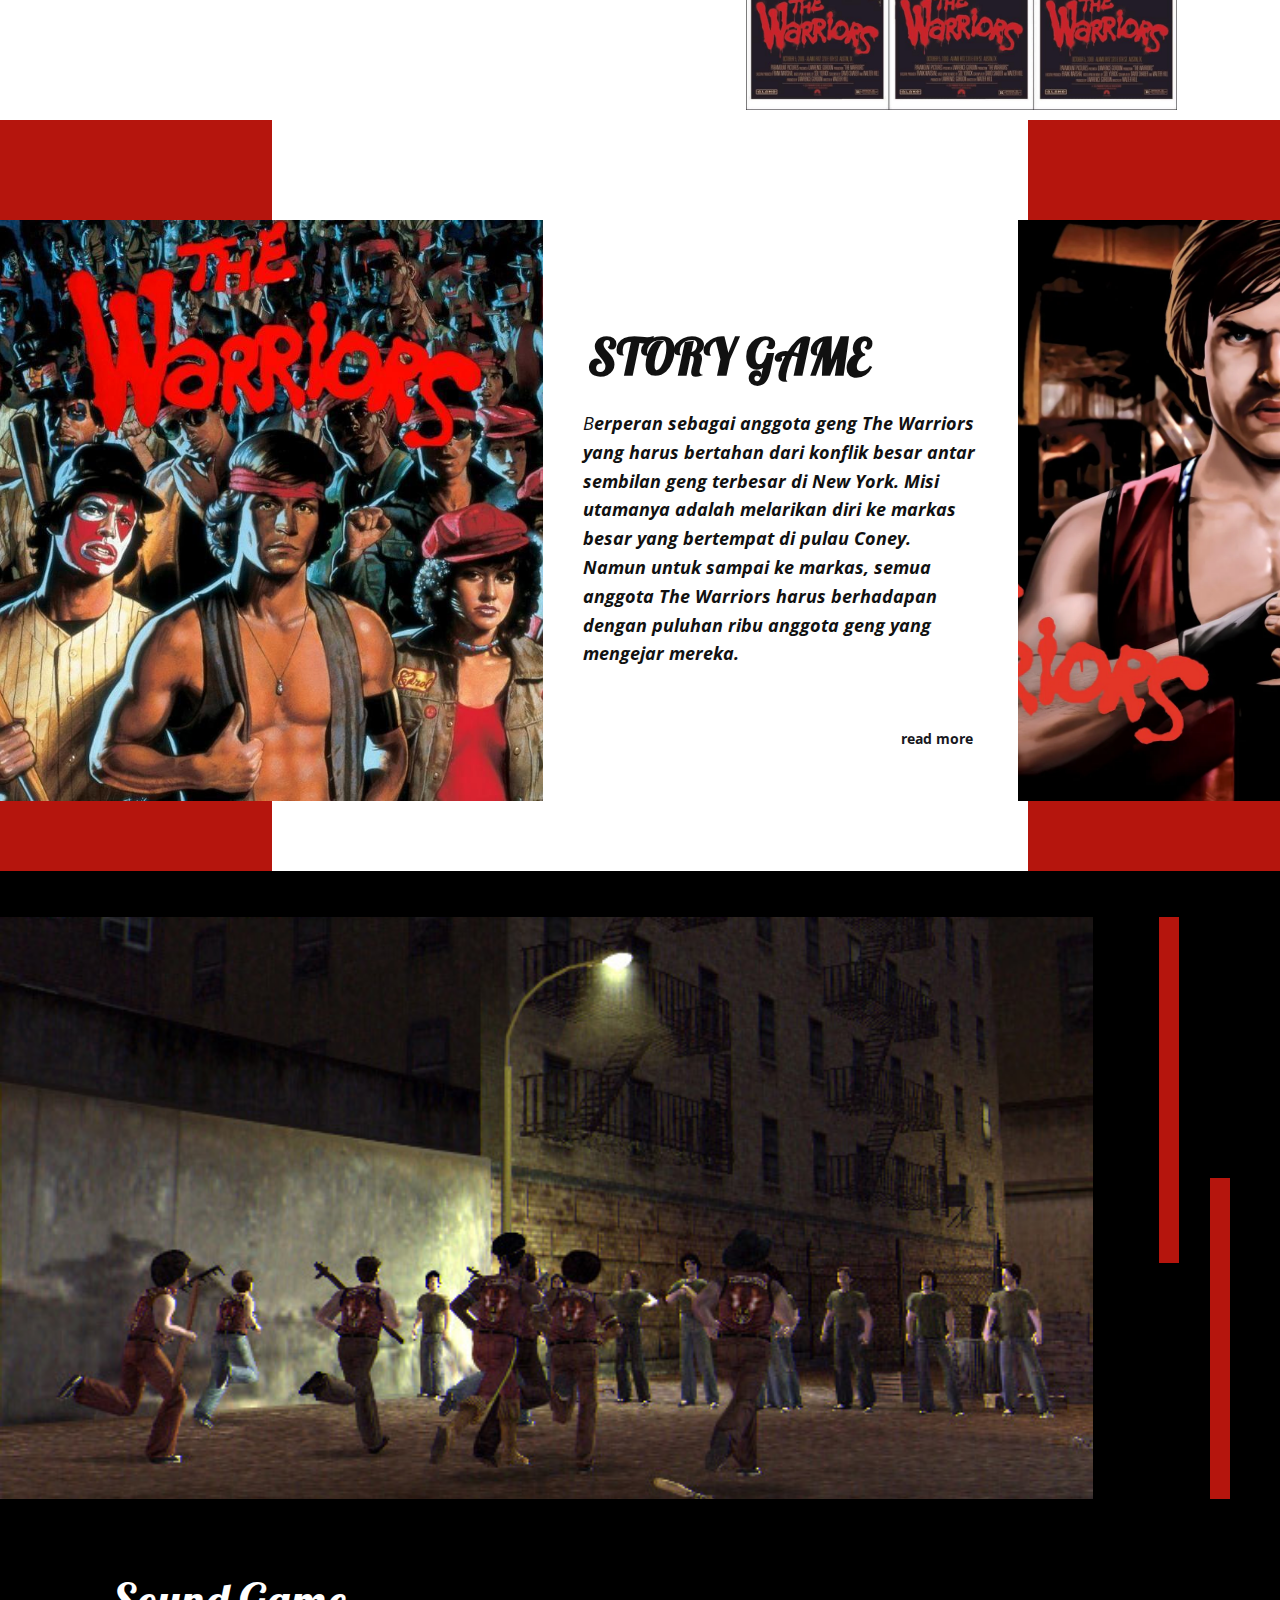
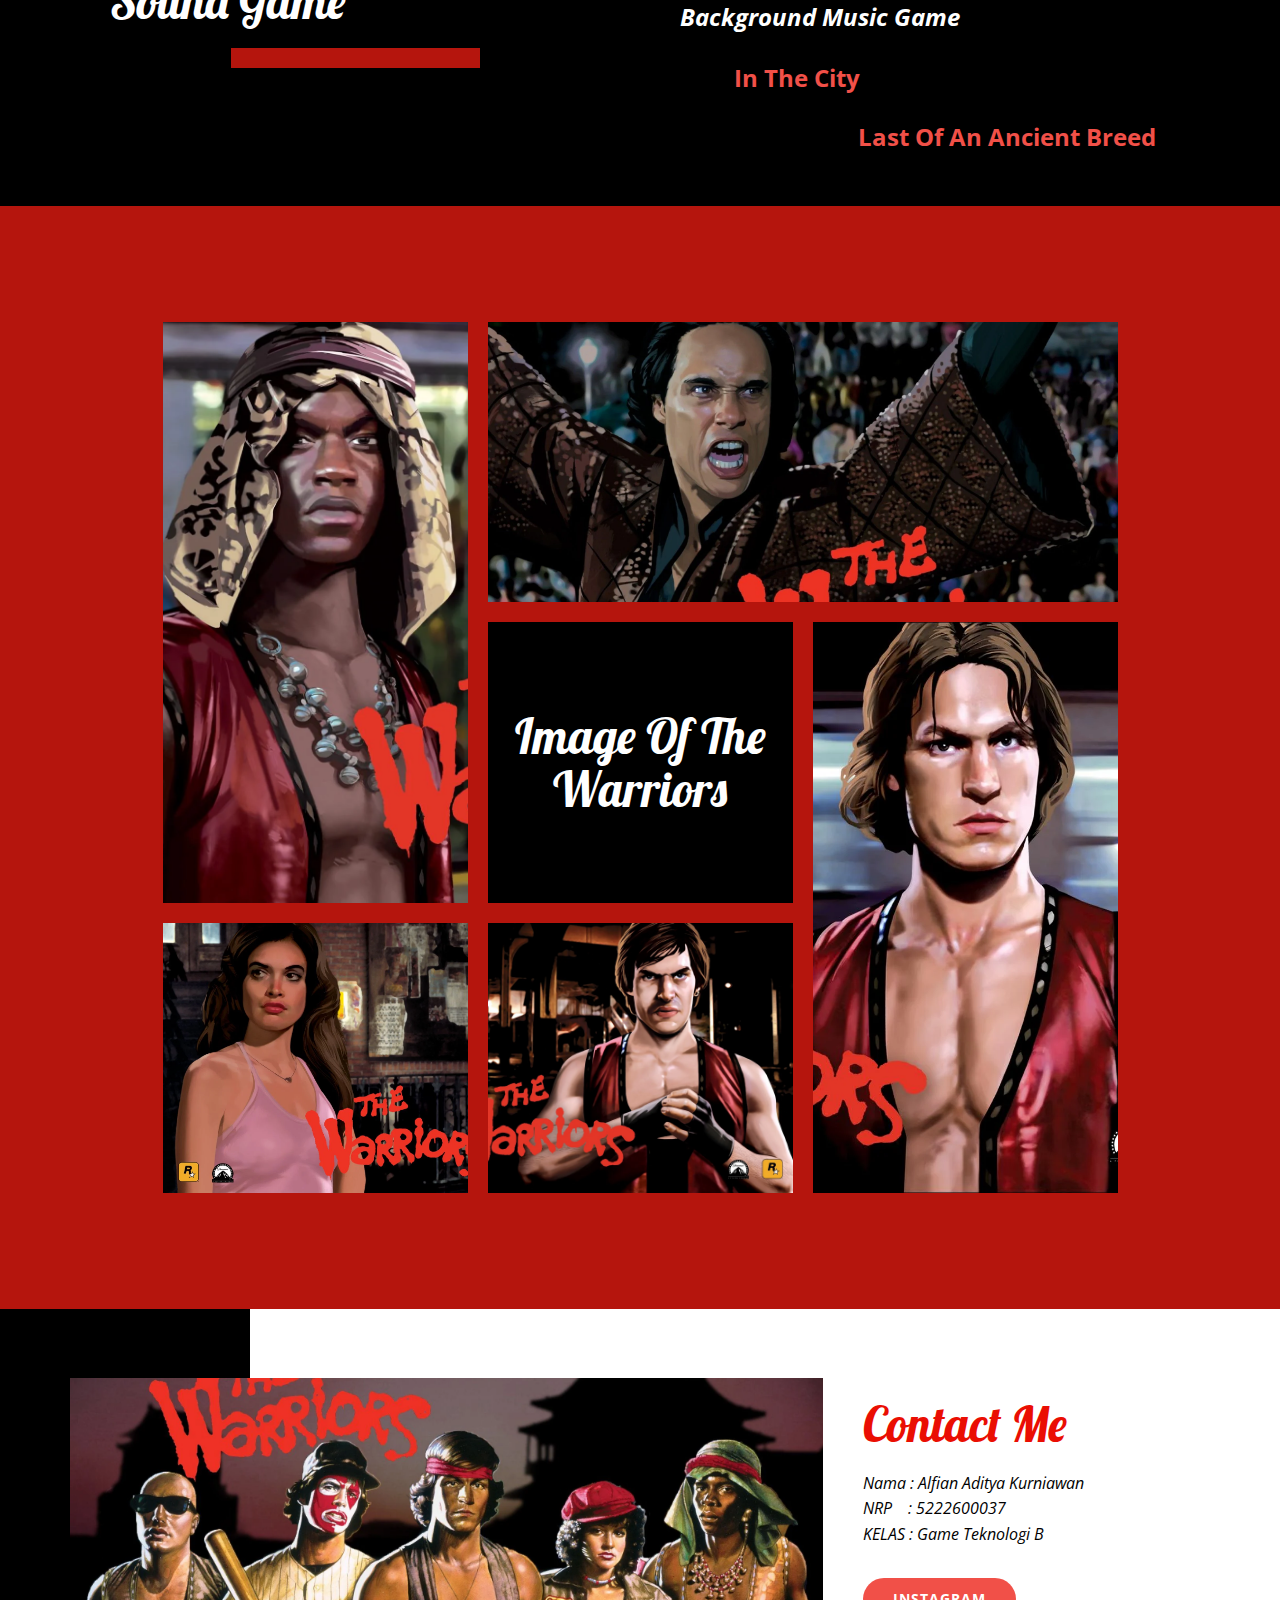
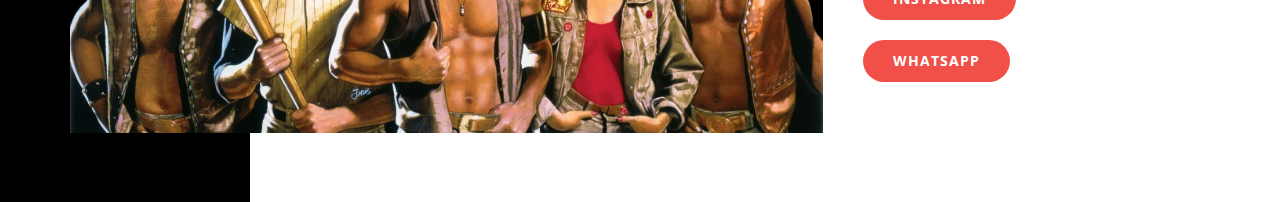
==== commit 9963c991: "as" ====
--- a/index.html
+++ b/index.html
@@ -46,7 +46,7 @@
 header .logo{
   font-size: 2.5rem;
   font-weight: bolder;
-  color:#666;
+  color:black;
 }
 
 header .logo i{
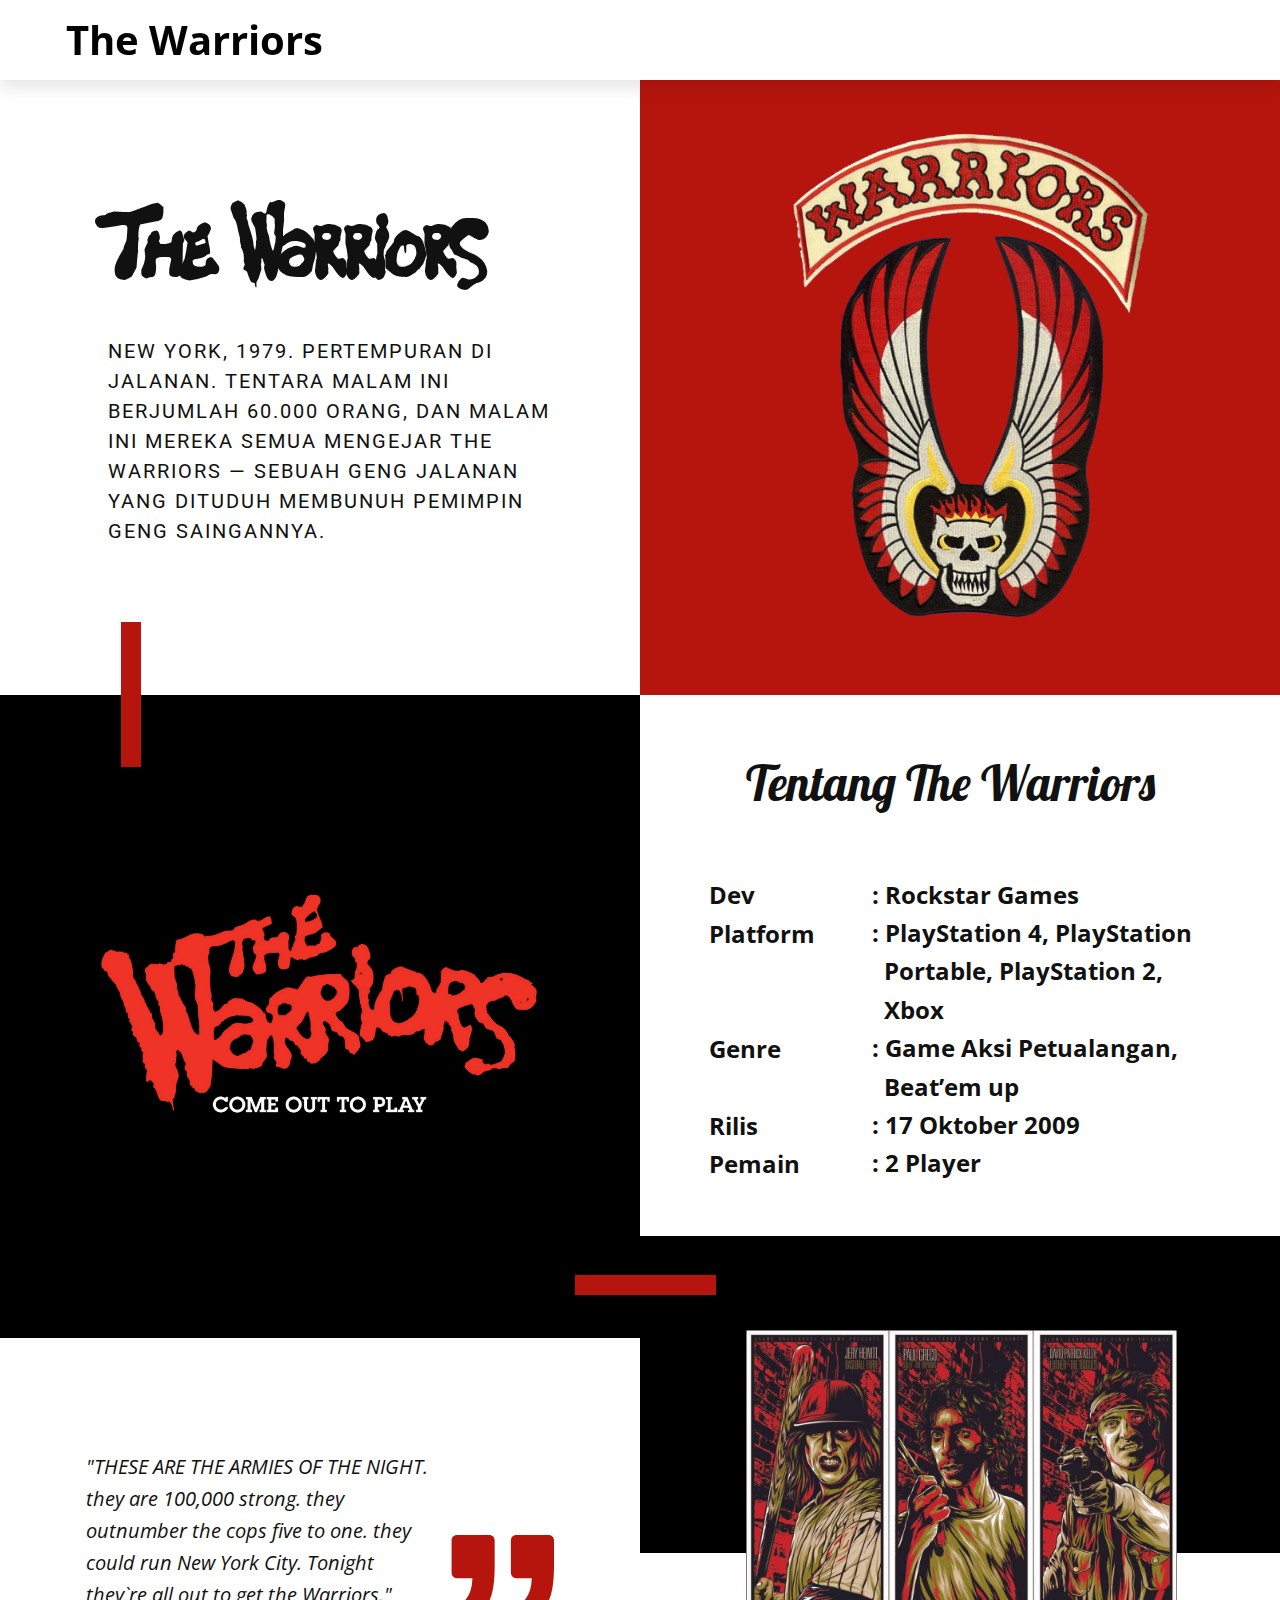
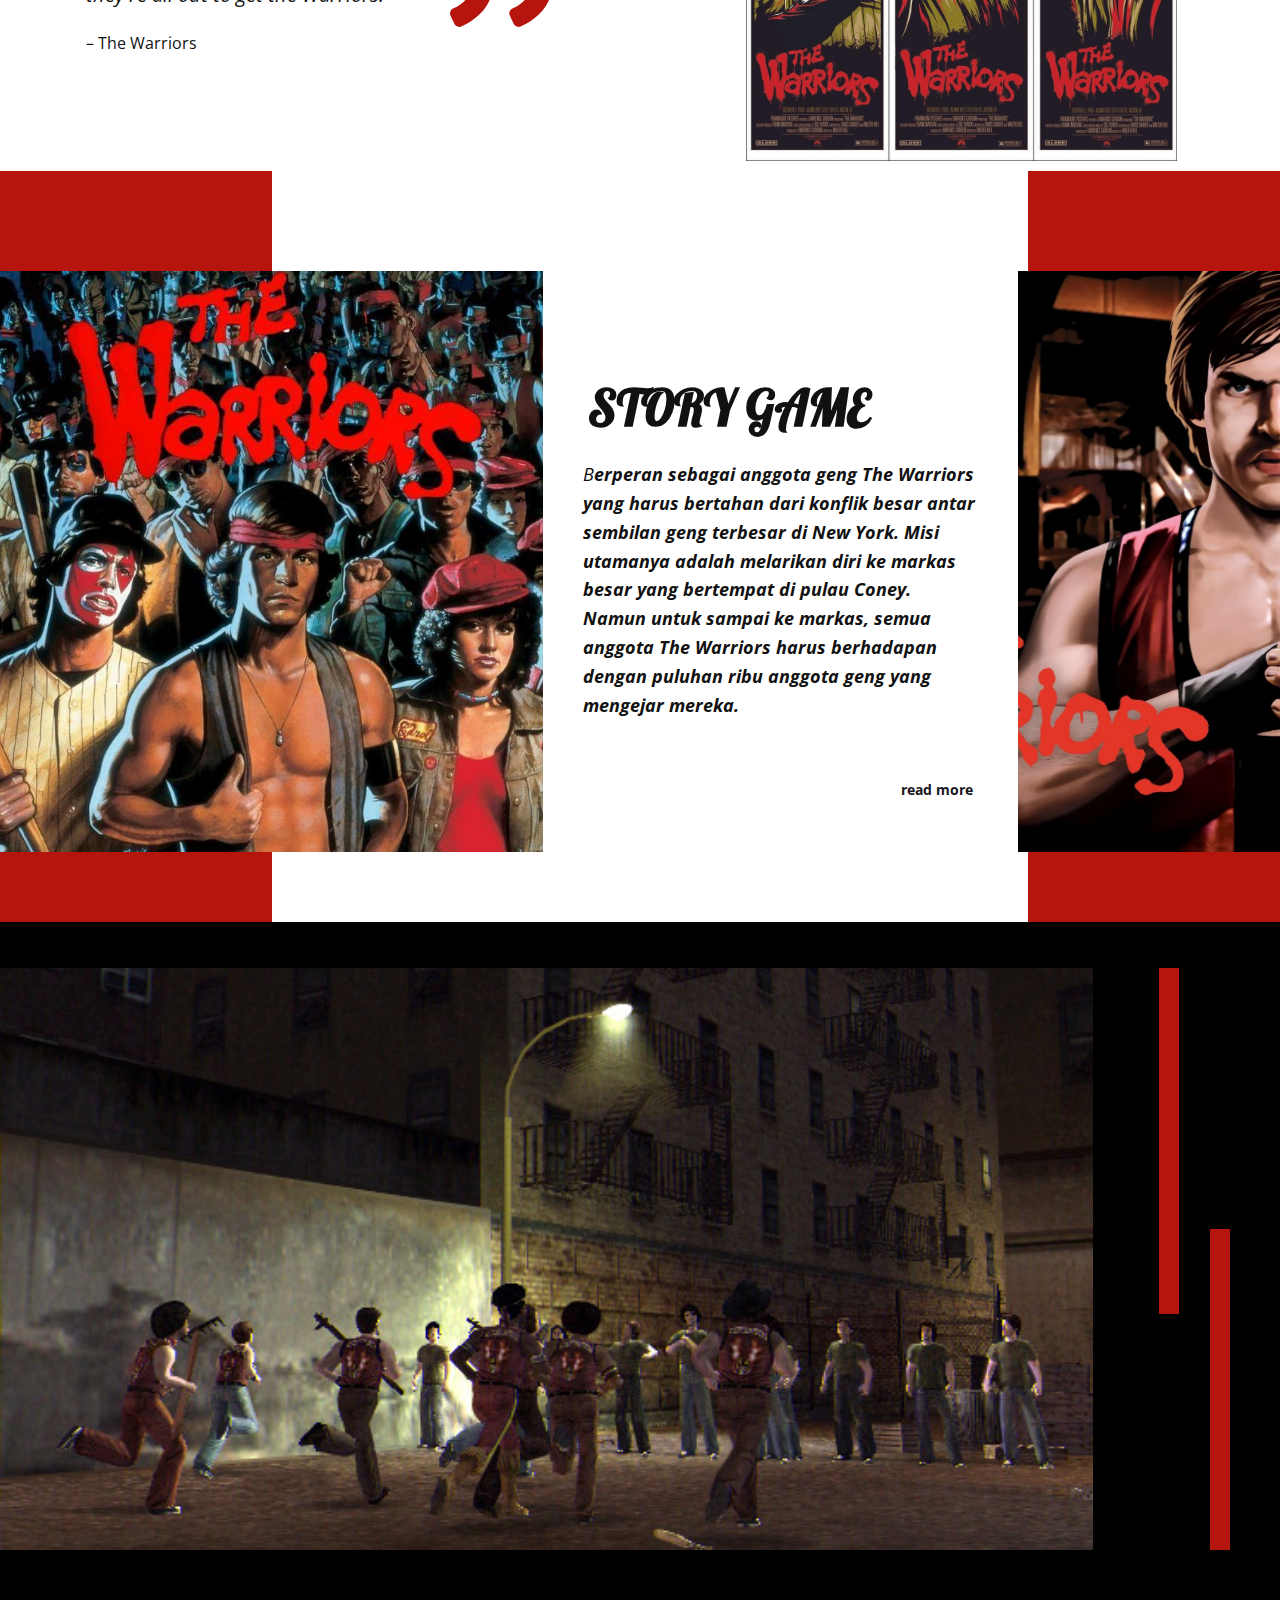
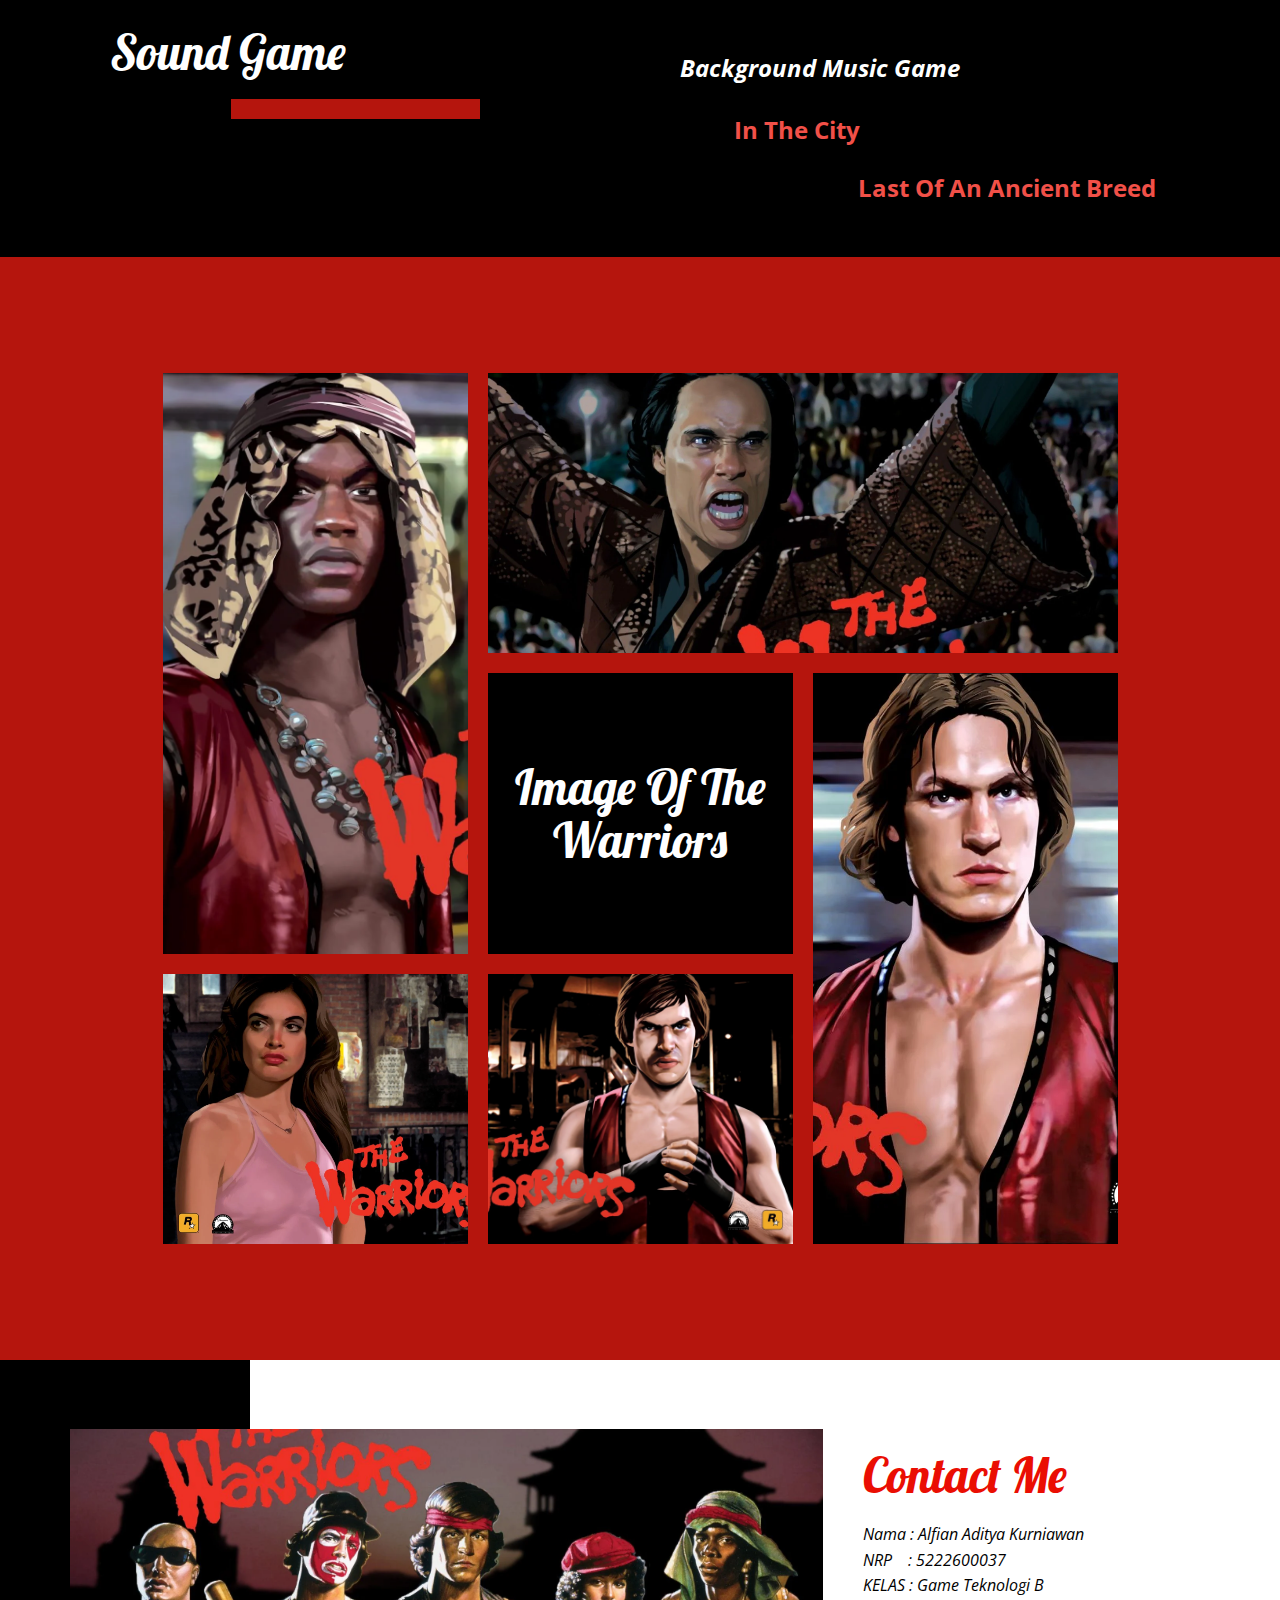
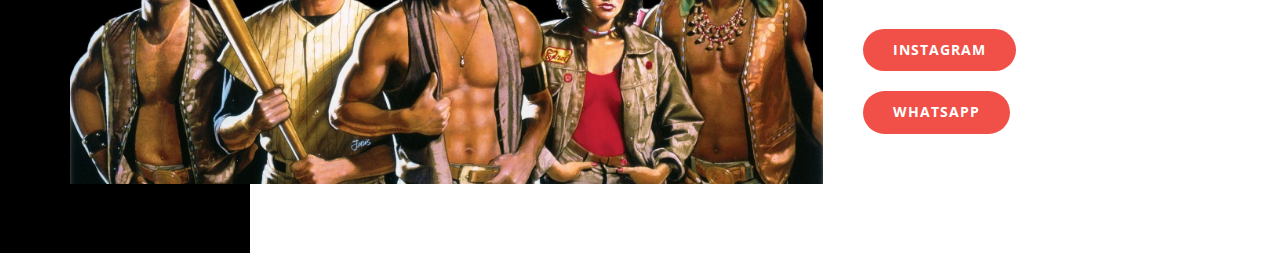
==== commit c6f0a882: "as" ====
--- a/index.html
+++ b/index.html
@@ -82,6 +82,8 @@
       </nav> -->
   
   </header>
+  <br>
+  <br>
     <section class="u-clearfix u-section-1" id="sec-86e3">
       <div class="u-border-20 u-border-custom-color-6 u-line u-line-horizontal u-line-1"></div>
       <div class="u-clearfix u-expanded-width u-layout-wrap u-layout-wrap-1">
--- a/The-Warriors.css
+++ b/The-Warriors.css
@@ -130,7 +130,7 @@
     width: auto;
     margin-top: 55px;
     margin-right: 102px;
-    margin-left: 120px;
+    margin-left: 110px;
   }
 
   .u-section-1 .u-text-2 {
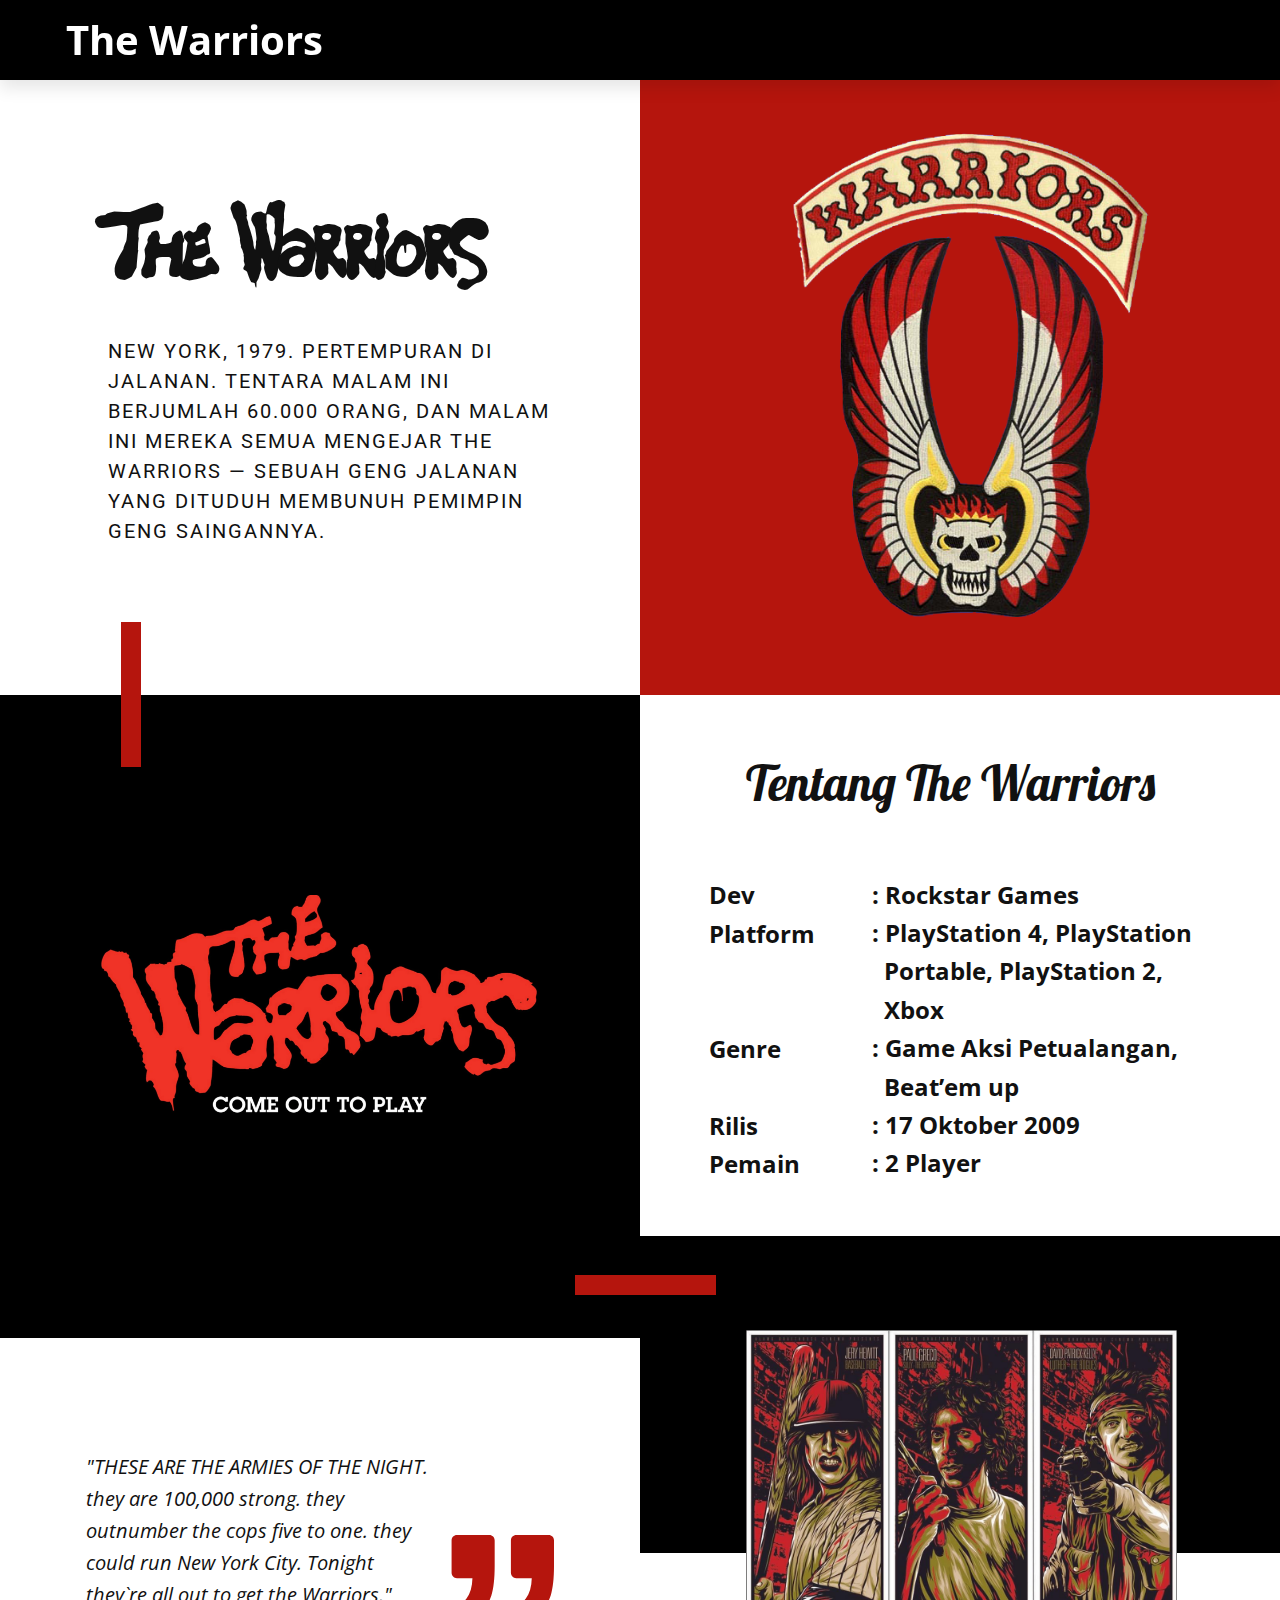
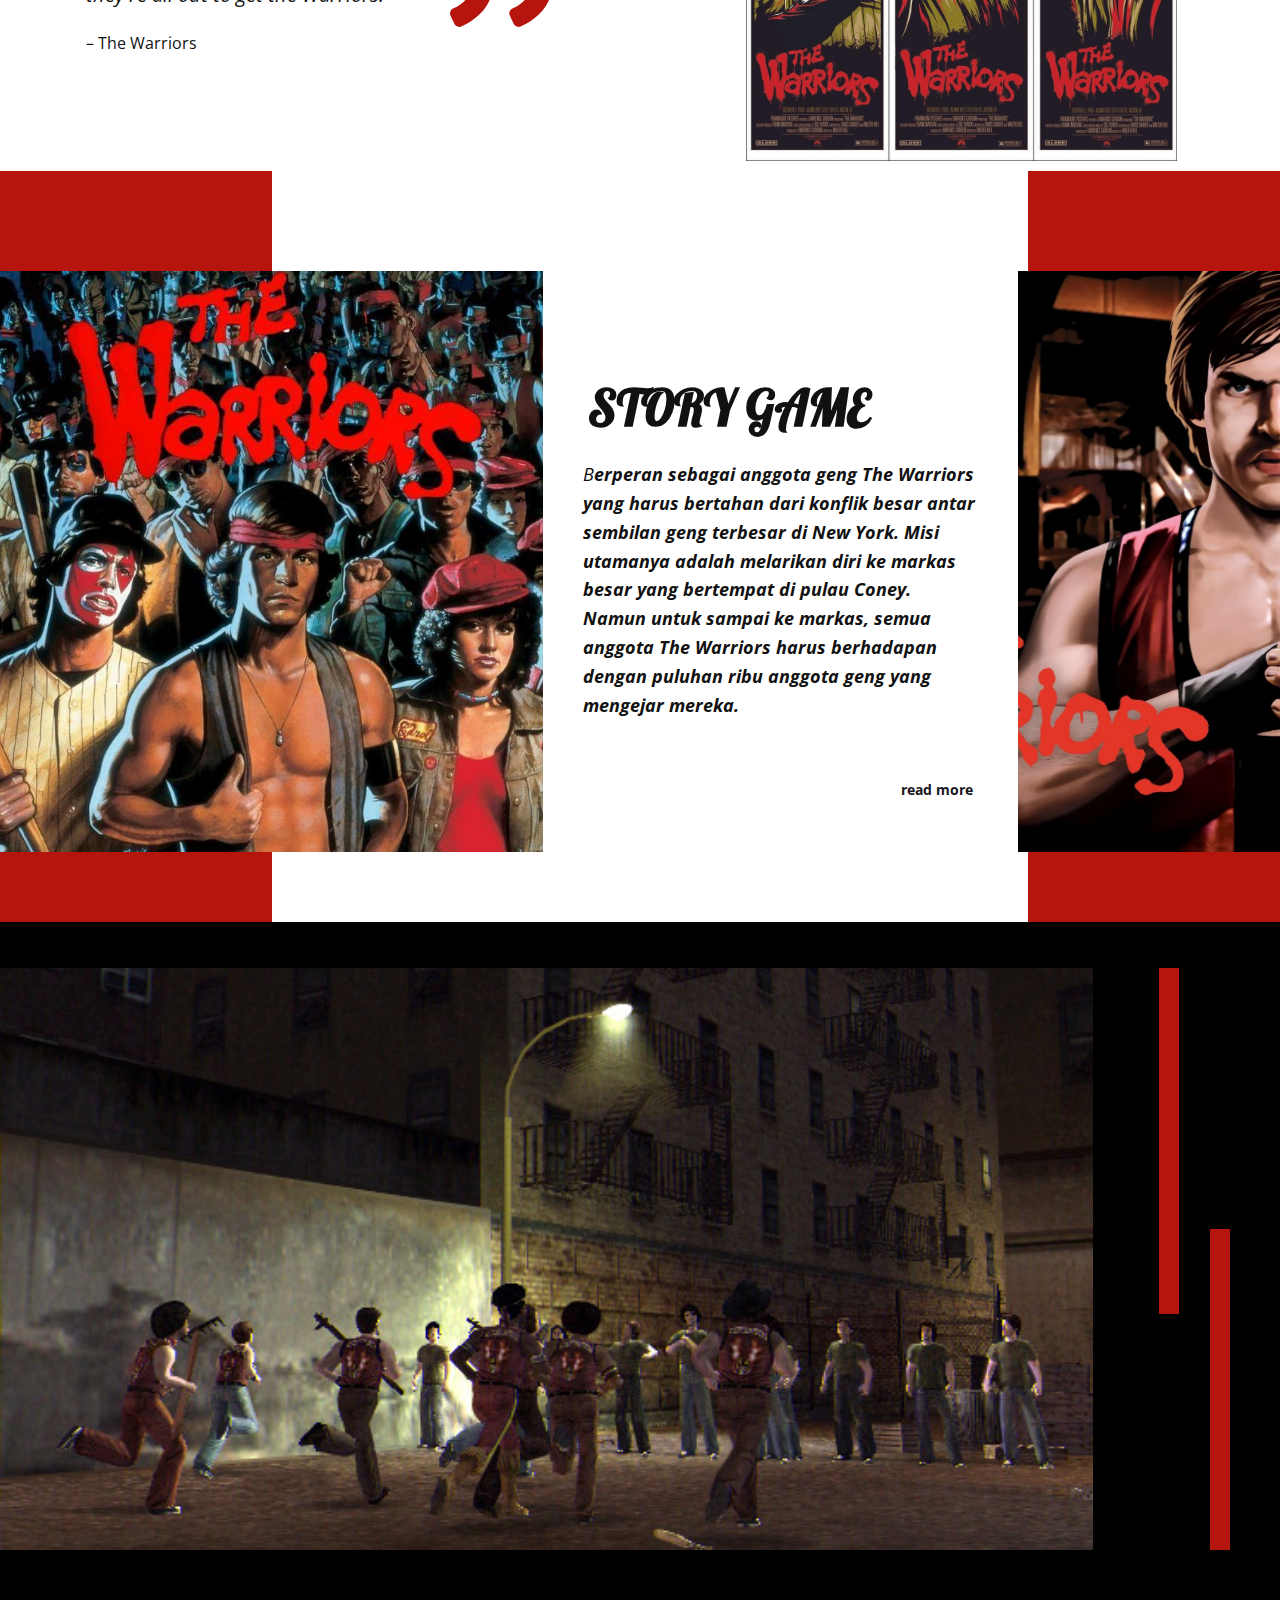
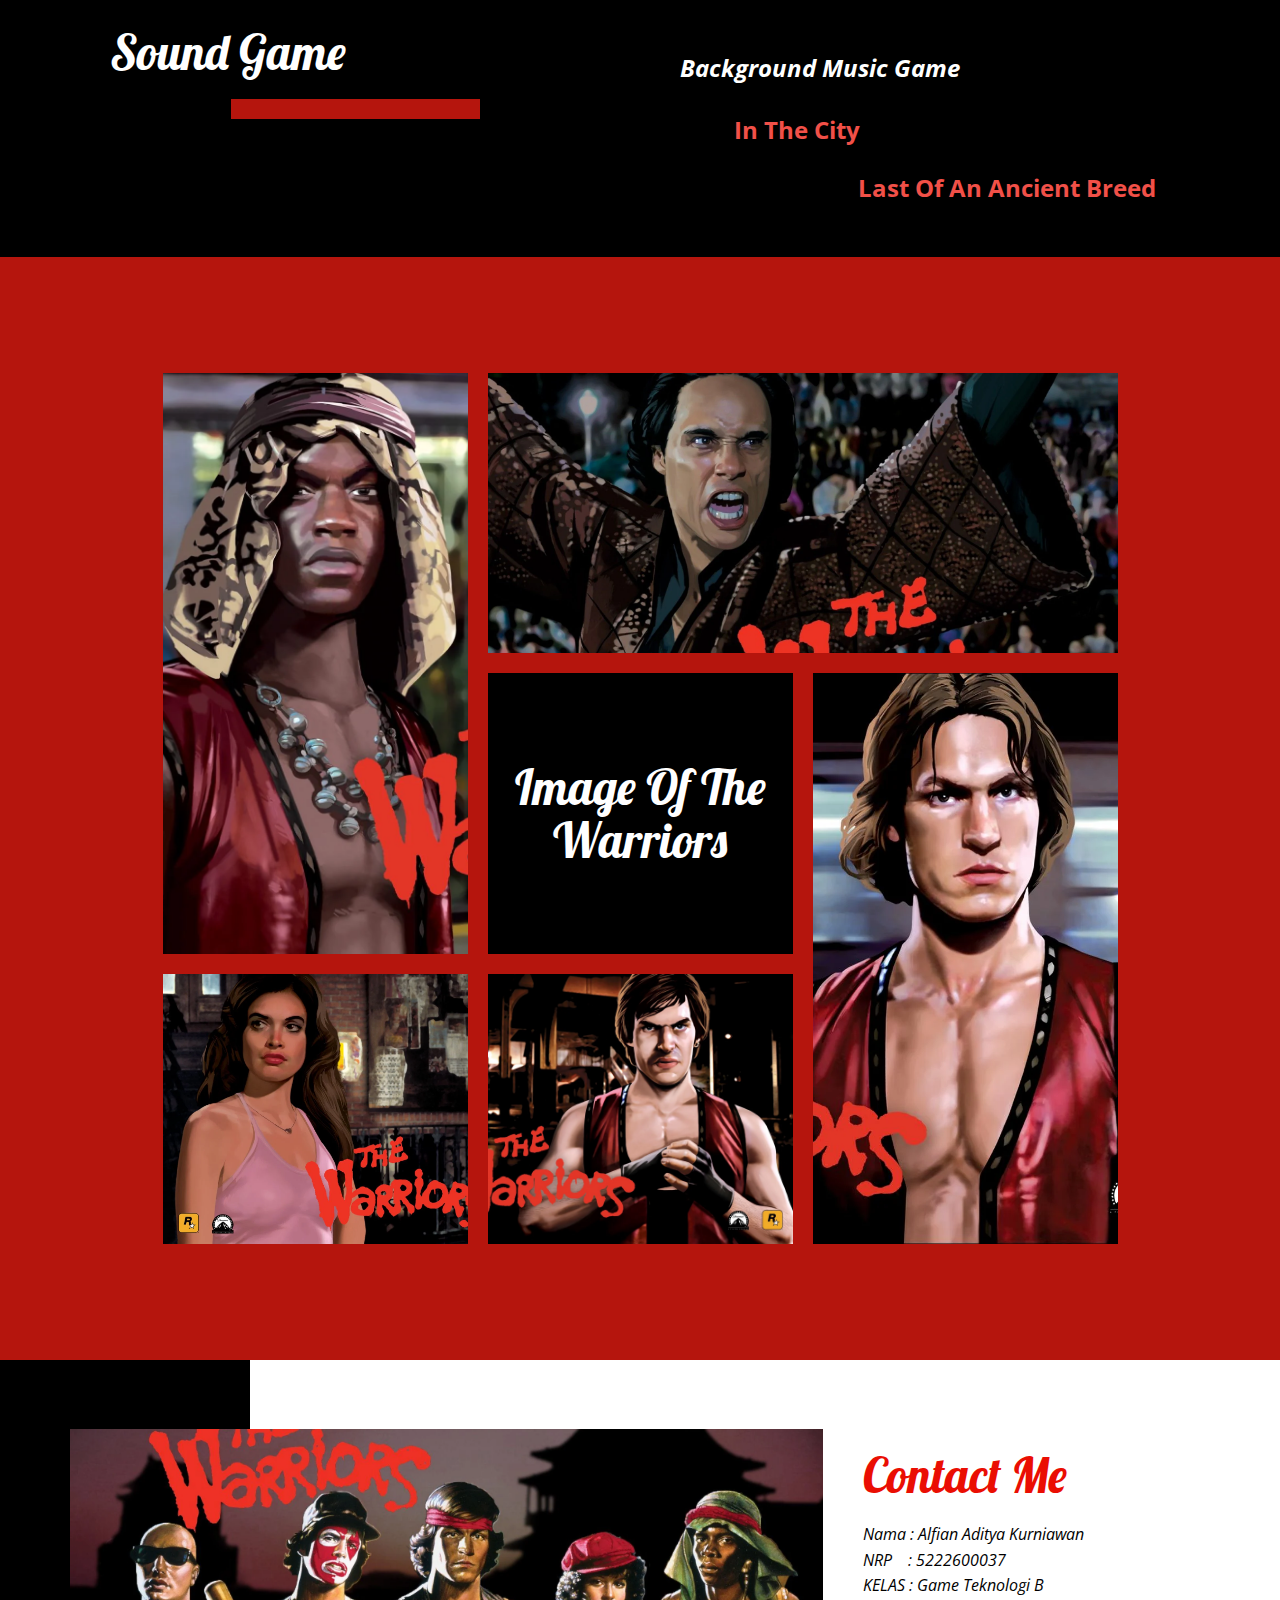
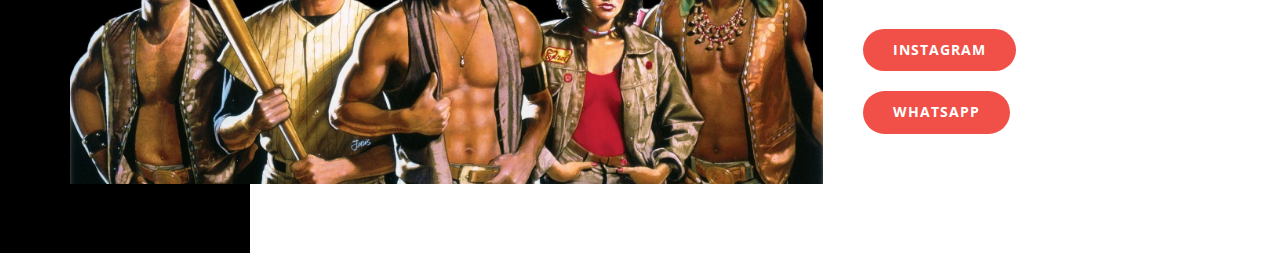
==== commit dee18c2a: "as" ====
--- a/index.html
+++ b/index.html
@@ -31,14 +31,14 @@
     <meta property="og:title" content="The Warriors">
     <meta property="og:type" content="website">
     <style>
-      header{
+  header{
   position: fixed;
   top:0; left: 0; right:0;
   z-index: 1000;
   display: flex;
   align-items: center;
   justify-content: space-between;
-  background:#fff;
+  background: black;
   padding:0.5rem 4.5%;
   box-shadow: 0 .5rem 1rem rgba(0,0,0,.1);
 }
@@ -46,7 +46,7 @@
 header .logo{
   font-size: 2.5rem;
   font-weight: bolder;
-  color:black;
+  color:white;
 }
 
 header .logo i{
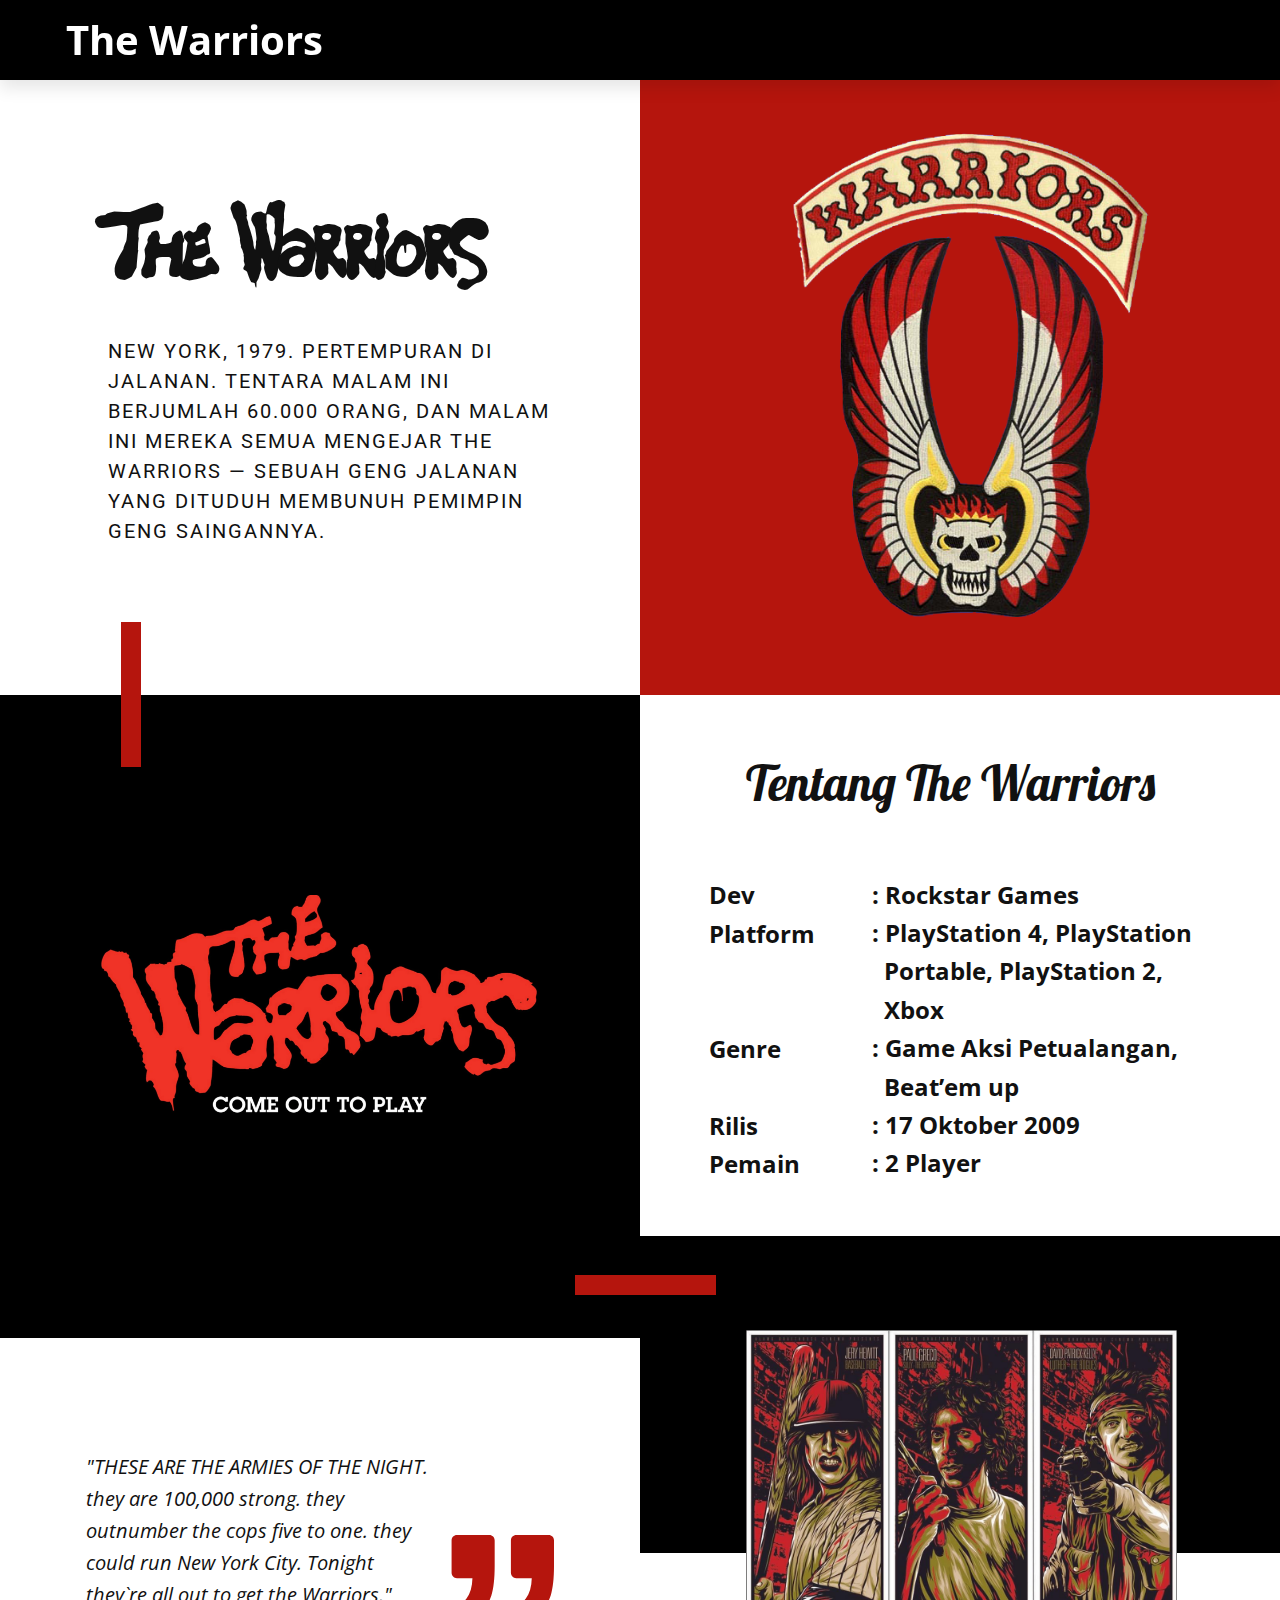
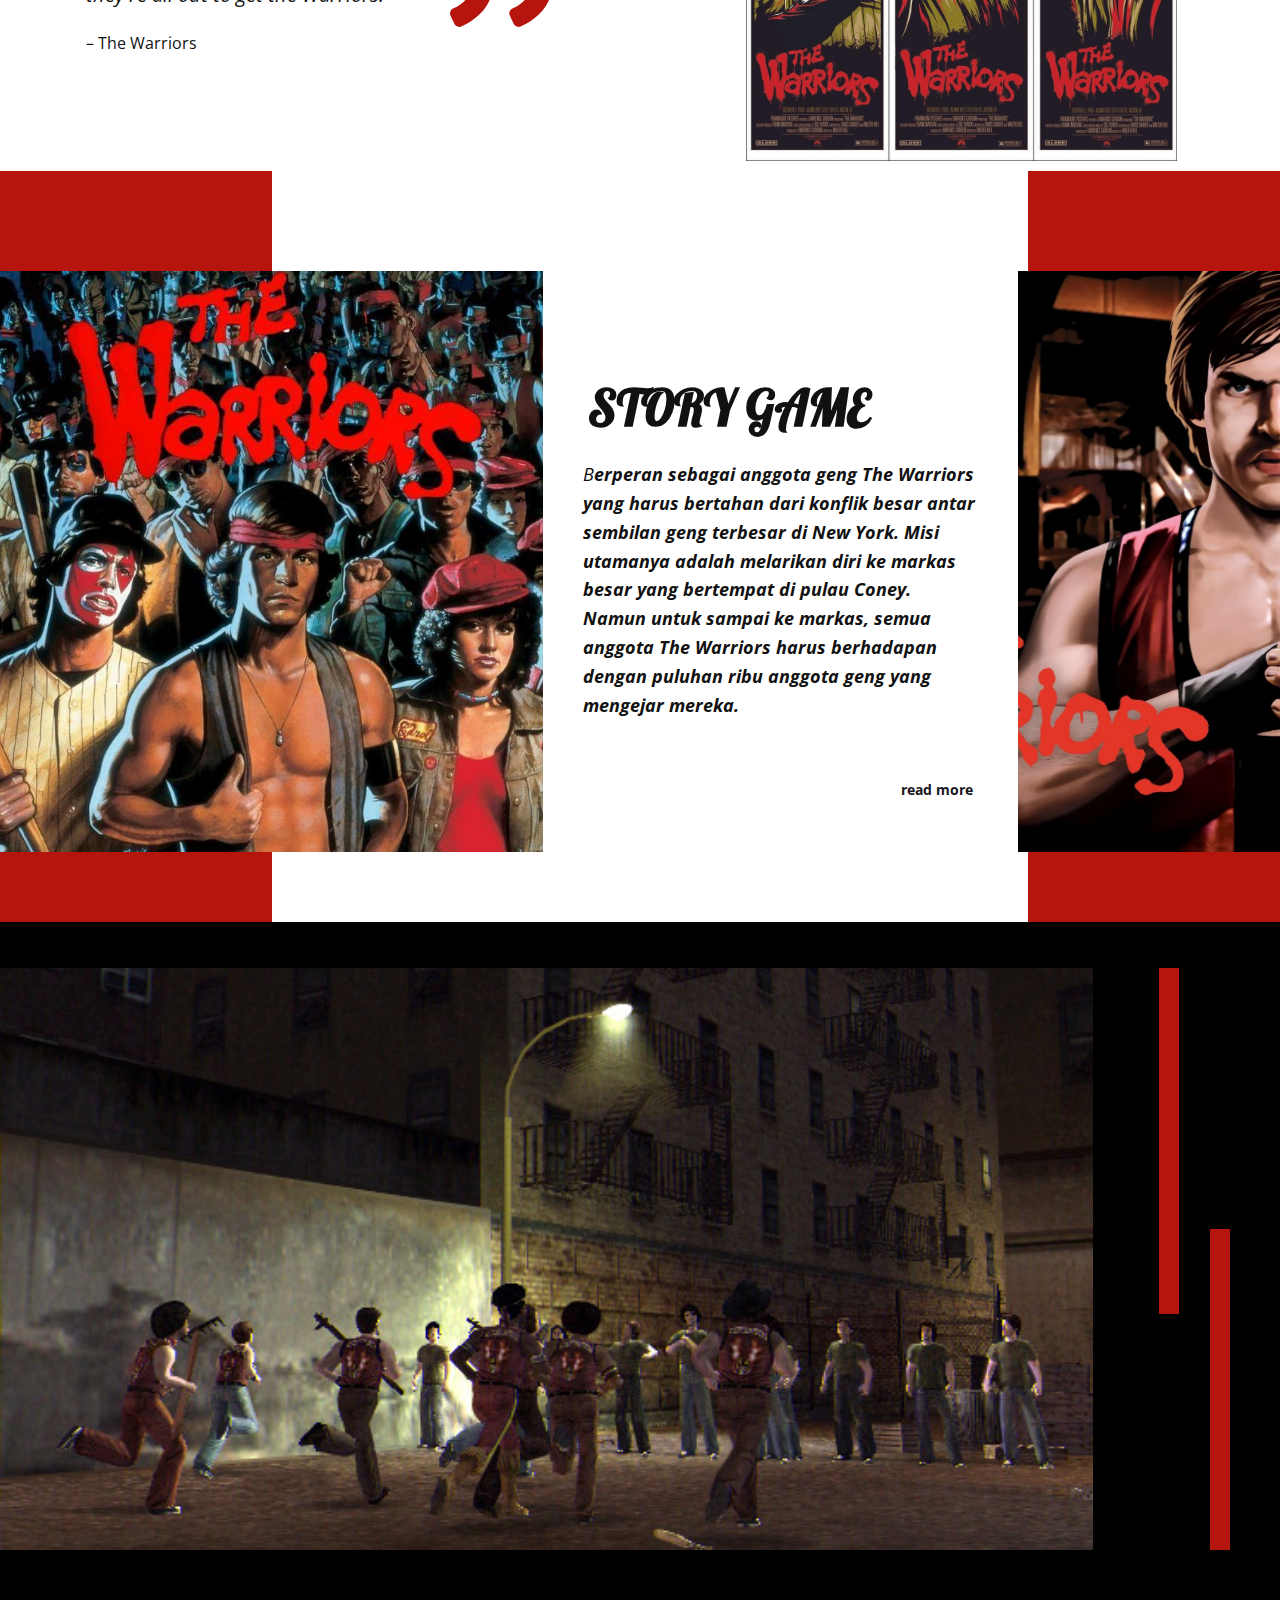
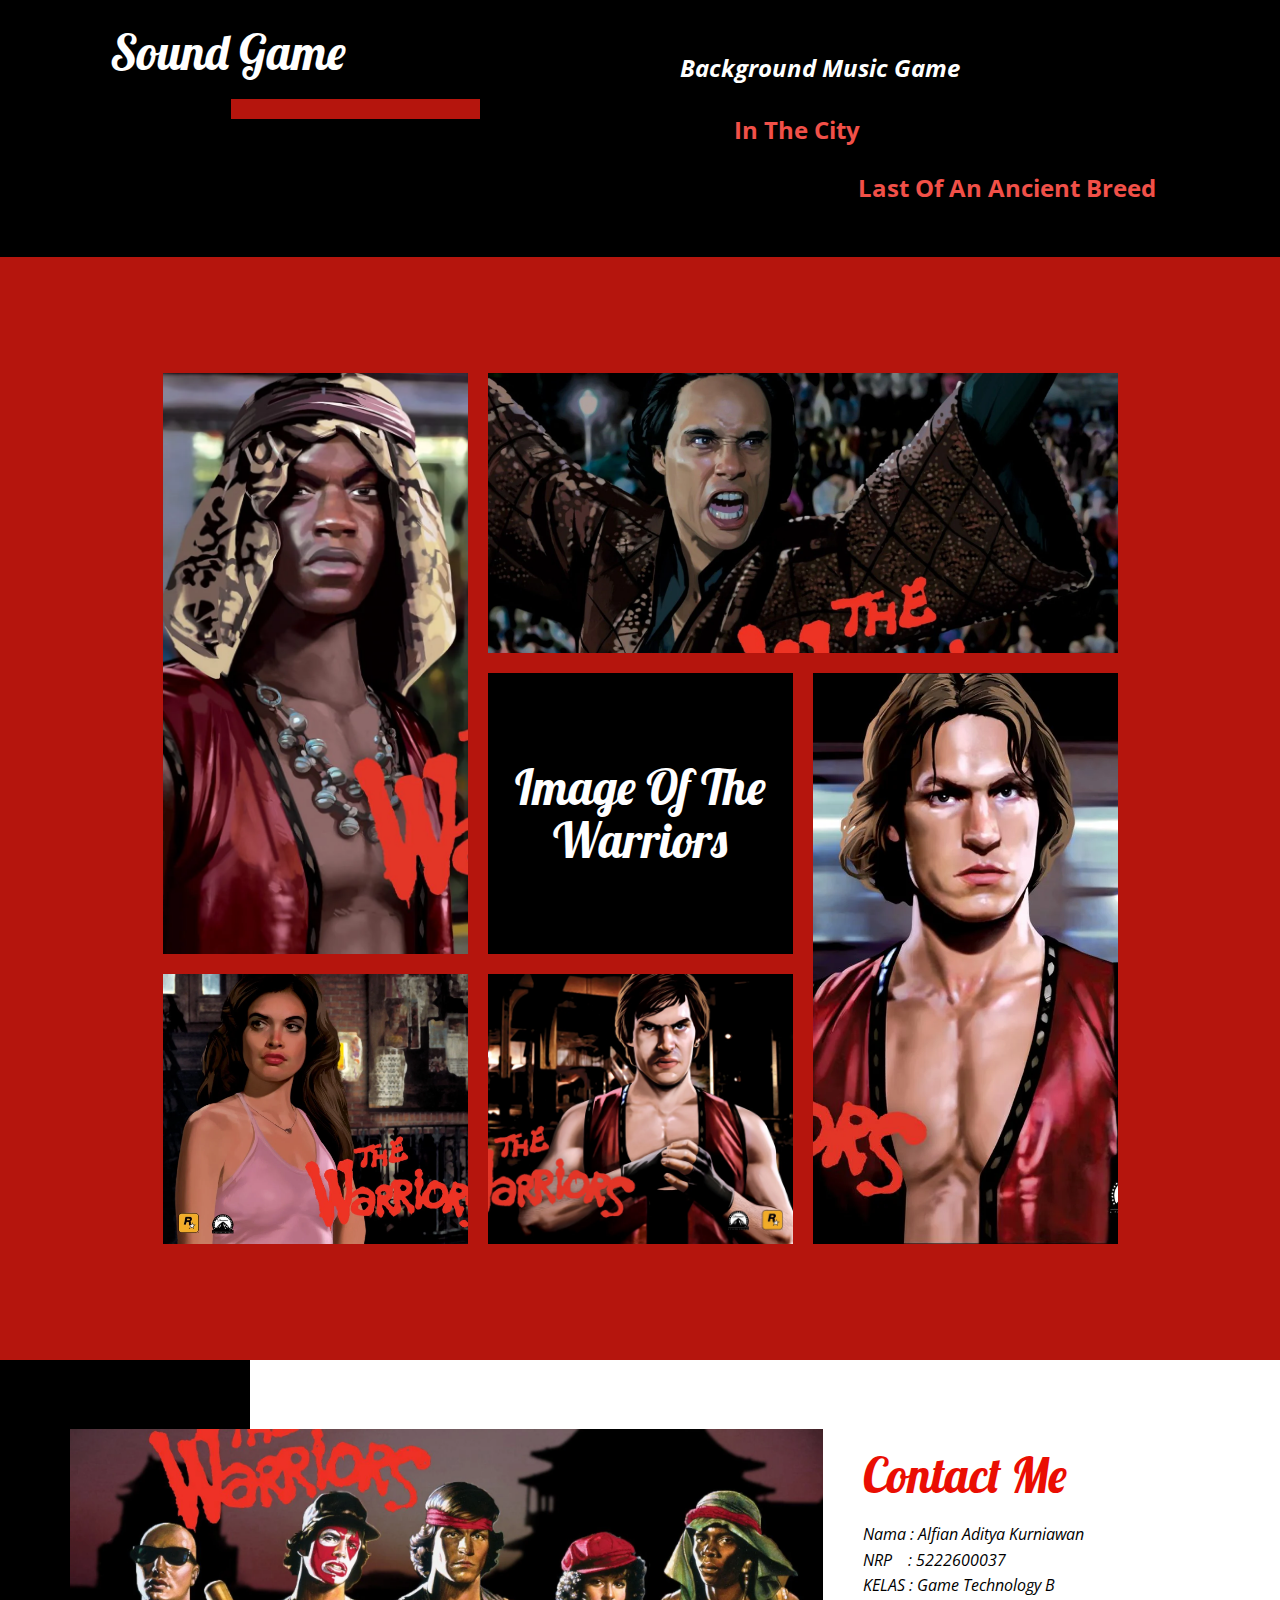
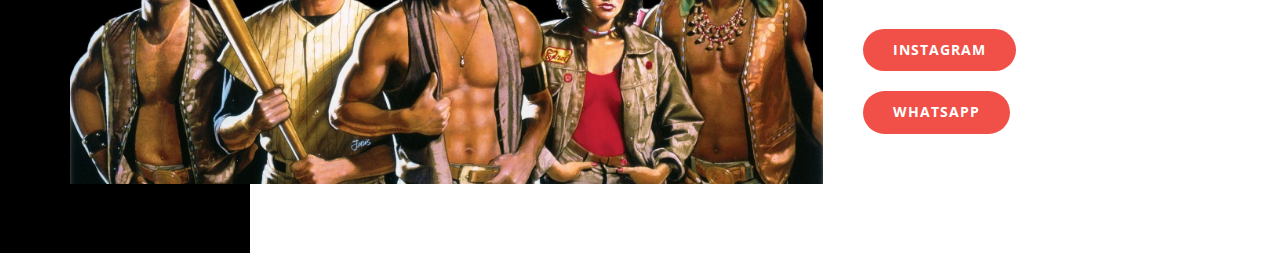
==== commit 03faa9de: "as" ====
--- a/index.html
+++ b/index.html
@@ -309,7 +309,7 @@
             <div class="u-container-style u-layout-cell u-right-cell u-size-20 u-layout-cell-2">
               <div class="u-container-layout u-container-layout-2">
                 <h2 class="u-custom-font u-font-lobster u-text u-text-custom-color-6 u-text-1">Contact Me</h2>
-                <p class="u-text u-text-black u-text-2">Nama : Alfian Aditya Kurniawan<br>NRP&nbsp; &nbsp; : 5222600037<br>KELAS : Game Teknologi B
+                <p class="u-text u-text-black u-text-2">Nama : Alfian Aditya Kurniawan<br>NRP&nbsp; &nbsp; : 5222600037<br>KELAS : Game Technology B
                 </p>
                 <a href="https://www.instagram.com/alfian_aditya04/" class="u-btn u-btn-round u-button-style u-hover-palette-1-light-1 u-palette-1-base u-radius-50 u-btn-1">Instagram</a>
                 <a href="https://api.whatsapp.com/send?phone=628989896204" class="u-btn u-btn-round u-button-style u-hover-palette-1-light-1 u-palette-1-base u-radius-50 u-btn-2">Whatsapp</a>
